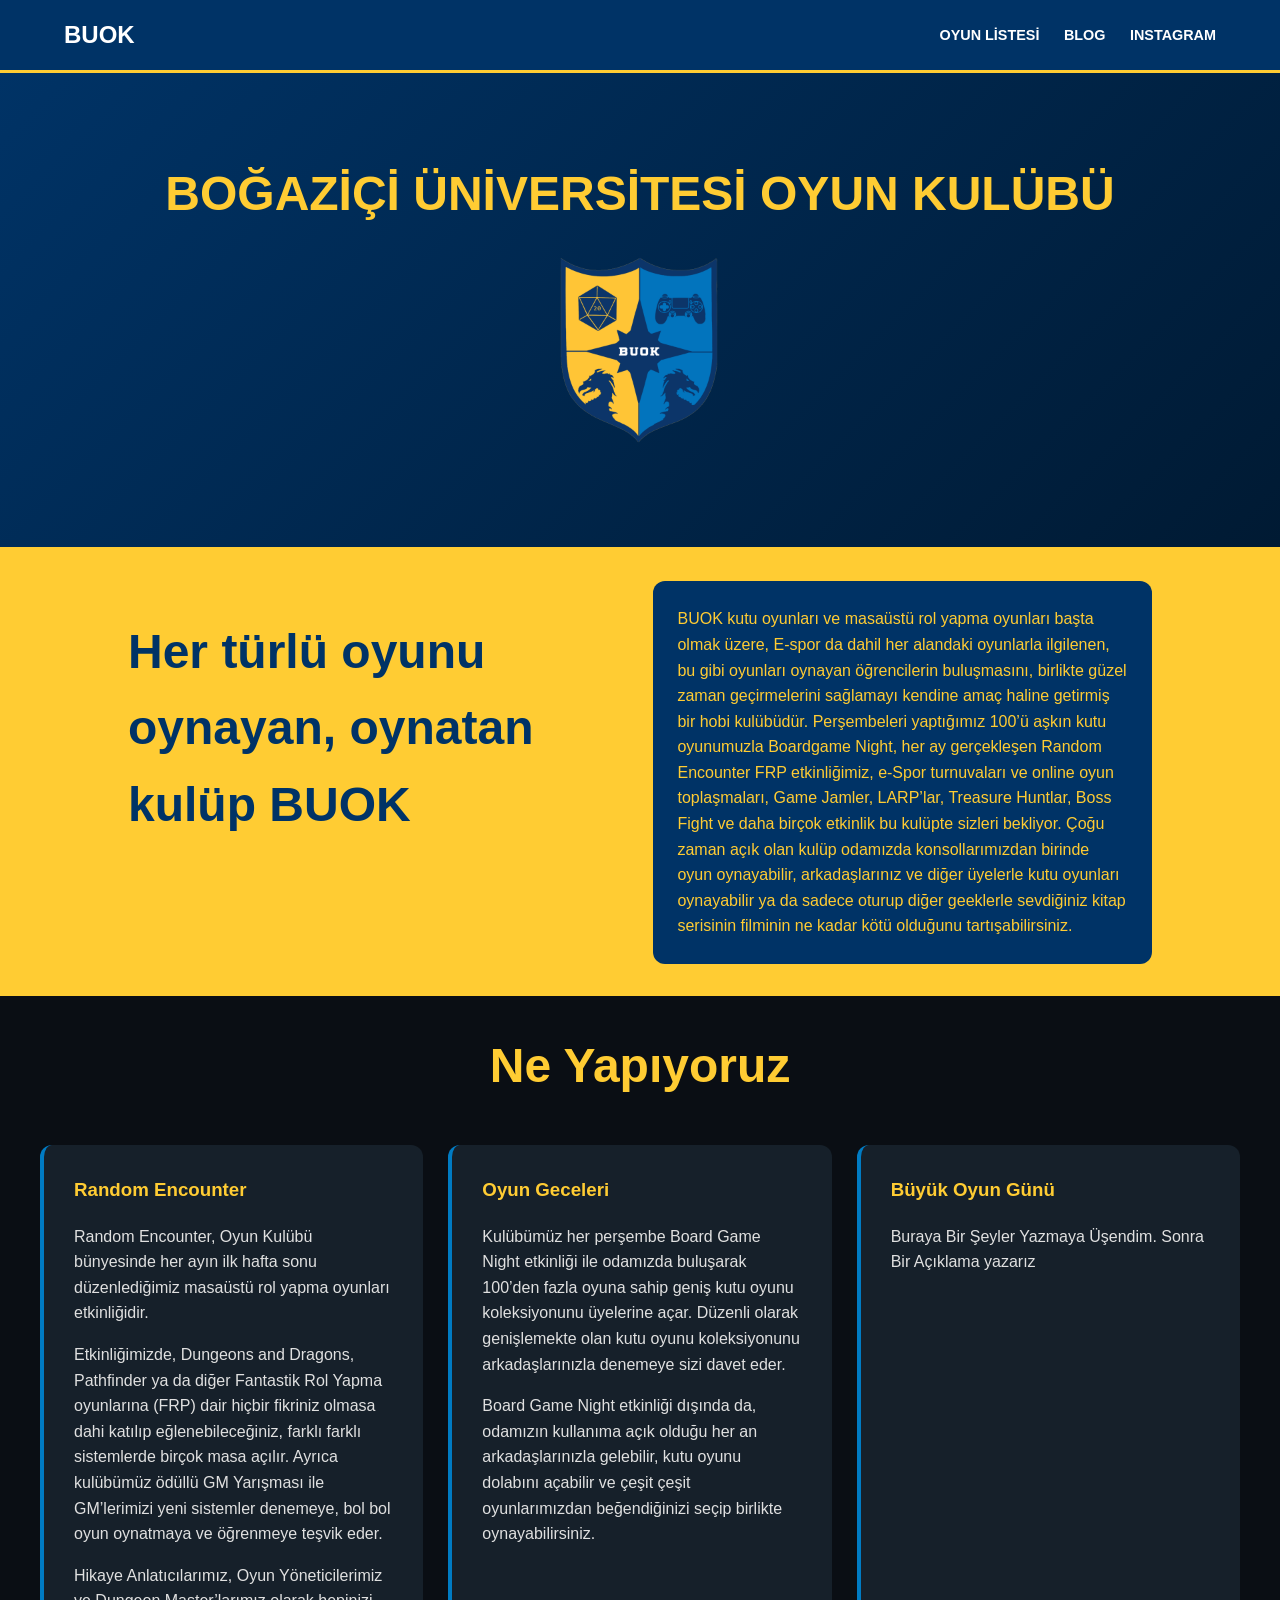
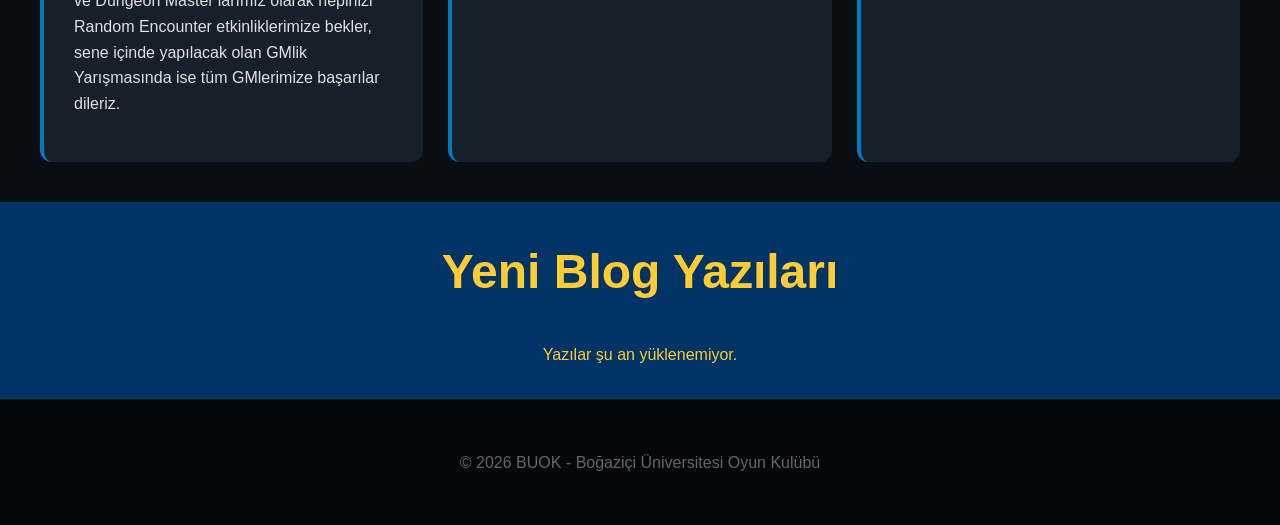
==== index.html @ 17fbade3 "Add files via upload" ====
<!DOCTYPE html>
<html lang="en">
<head>
    <meta charset="UTF-8">
    <meta name="viewport" content="width=device-width, initial-scale=1.0">
    <title>BUOK | Boğaziçi Game Society</title>
    <style>
        :root {
            --deep-navy: #003366;   /* Logo Border/Star */
            --gold: #FFCC33;        /* Logo Yellow */
            --bright-blue: #007BC3; /* Logo Blue */
            --bg-dark: #0a0e14;     /* Deep Dark background */
            --card-bg: #16202a;     /* Slightly lighter dark for cards */
            --text-light: #e0e0e0;
        }

        /*Gövde ile ilgili default ayarlar*/
        body { 
            font-family: 'Segoe UI', Roboto, Helvetica, Arial, sans-serif;
            background-color: var(--bg-dark);
            color: var(--text-light);
            margin: 0;
            line-height: 1.6;
        }

        /*Navigasyon*/
        nav {
            background: var(--deep-navy);
            padding: 1rem 5%;
            position: sticky;
            display: flex;
            justify-content: space-between;
            align-items: center;
            border-bottom: 3px solid var(--gold);
            top: 0;
            z-index: 1000;
        }

        .nav-links a {
            margin-left: 20px;
            text-decoration: none;
            color: white; /*Bunun rengi altın rengine de değiştirebiliriz*/
            font-weight: bold;
            font-size: 0.9rem;
            transition: var(--gold) 0.3s ease; /*İmleç linke geldiğinde rengi değişsin*/
        }

        /*Renk değişimindeki renk (neden transition'da yapamadığımı ben de bilmiyorum)*/
        a:hover { color: var(--gold)}

        /*Bütün titlelar merkeze eşlenmiş olması lazım*/
        .title {text-align: center}

        h1 { color: var(--gold); font-size: 3rem; margin-bottom: 0; }

        /*BUOK logosunun linki navigasyondaki diğer linklerden farklı bir tasarımı var*/
        .logo-link {
            text-decoration: none; 
            color: white; 
            transition: color 0.3s ease;
            display: inline-block;
        }

        /*Hakkımızda Kısmı*/
        .hakkimizda {
            background-color: var(--gold);
            color: var(--deep-navy);
            display: grid;
            grid-template-columns: repeat(auto-fit, minmax(300px, 1fr));
            gap: 25px;
            padding: 2rem 10%;
        }

        /*Ne Yapıyoruz Kısmı*/
        .neyapiyoruz {
            max-width: 1200px;
            margin: 40px auto;
            display: grid;
            grid-template-columns: repeat(auto-fit, minmax(300px, 1fr));
            gap: 25px;
            padding: 0 20px;
        }

        /*Ne Yapıyoruz ve Blog kısmındaki kartların tasarımı*/
        .card {
            background: var(--card-bg);
            padding: 30px;
            border-radius: 12px;
            border-left: 4px solid var(--bright-blue);
            transition: all 0.3s ease;
        }

        /*İmleç Kartların üstüne geldiği zaman hareketi*/
        .card:hover {
            transform: translateY(-10px);
            border-left: 4px solid var(--gold);
            box-shadow: 0 10px 30px rgba(0,0,0,0.5);
        }

        /*Kartın içindeki h3'ler yukarıda ve altın renginde olsun*/
        .card h3 { color: var(--gold); margin-top: 0; }

        /*Blogtaki kartlar, diğer kartlardan farklı arkaplana ve birbirleri arasında daha az mesafeye ihtiyacı var*/
        /*Buna sol sınırının renkli olmasına pek gerek olmadığını düşündüm ama buradan eklenebilir.*/
        .blog > .card{
            background: var(--bright-blue);
            border-left: none;
            margin: 30px;
        }

        /*Standart olarak kabul ettiğim buton Kayıt kısmında yer alan gibi düşündüm*/
        /*Sonra onda da oynamalar yaptım ama kodu çok eşelemek istemediğim için duruyor*/
        .btn {
            display: inline-block;
            margin-top: 20px;
            padding: 12px 25px;
            background: var(--bright-blue);
            color: white;
            border-radius: 5px;
            text-decoration: none;
            font-weight: bold;
            transition: background 0.3s;
        }

        .btn:hover { background: #005f96; }

        .blog > .btn:hover {background: var(--gold);}
        
        /*Fotoğraf Albümünden Örnekler*/
        .photo-album{
            background-color: var(--deep-navy);
            display: flex;
            flex-wrap: wrap;
            justify-content: center;
        }

        footer {
            text-align: center;
            padding: 50px;
            background: #05070a;
            color: #666;
            border-top: 1px solid #1a1a1a;
        }

        @media screen and (max-width: 768px) {
            .hakkimizda > h1 {
                text-align: center;
            }
}
    </style>
</head>
<body>

<nav>
    <div class="logo-container" style = "display: flex; align-items: center;">
        <span style="font-size: 1.5rem; font-weight: 900;"><a href="index.html" class="logo-link">BUOK</a></span>
    </div>
    <div class="nav-links">
        <a href="https://boardgamegeek.com/collection/user/BUOK">OYUN LİSTESİ</a>
        <a href="blog.html">BLOG</a>
        <a href="https://www.instagram.com/boun_buok/">INSTAGRAM</a>
    </div>
</nav>

<!--Etkinlik Kayıt Kısmı-->
<!--Burayı sonradan yapmıştım o yüzden style'lar böyle görünüyor.-->
<!--Biraz kötü görünüyor olabilir, kusuruma bakmayın-->
<header id="registration-section" style="background-color: var(--card-bg); padding: 2rem 5%; border-bottom: 3px solid var(--bright-blue); display: none;">
    <h2 style="color: var(--gold); text-align: center; margin-top: 0;">Etkinlik Kayıt Formu</h2>
    
    <div id="event-selector-container" style="max-width: 600px; margin: 0 auto 20px;">
        <label><strong>Etkinlik Seçin:</strong></label>
        <select id="event-select" onchange="updateGroupOptions()" style="width:100%; padding:10px; border-radius:5px; background:#0a0e14; color:white; border:1px solid var(--gold);"></select>
    </div>

    <div id="registration-form" style="max-width: 600px; margin: 0 auto; display: grid; gap: 15px;">
        <div>
            <label><strong>Masa / Grup Seçin:</strong></label>
            <select id="group-select" onchange="showGroupDescription()" style="width:100%; padding:10px; border-radius:5px; background:#0a0e14; color:white; border:1px solid var(--gold);"></select>
        </div>

        <div id="group-desc-box" style="display: none;">
            <strong>Oyun Açıklaması:</strong>
            <p id="group-desc-text" style="font-size: 0.9rem; padding: 10px; margin-top: 5px; color: #e0e0e0; background-color: var(--bg-dark); border-radius: 5px; border:1px solid var(--gold)"></p>
        </div>

        <strong>Oyuncu Bilgileri:</strong>
        <input type="text" id="name" placeholder="Ad Soyad" required style="padding:10px; border-radius:5px;">
        <input type="text" id="phone" placeholder="Telefon Numarası" required style="padding:10px; border-radius:5px;">
        <select id="entry" style="padding:10px; border-radius:5px;">
            <option value="">Okula Giriş Yetkiniz Var mı?</option>
            <option value="Evet">Evet (Öğrenci/Mezun)</option>
            <option value="Hayır">Hayır (Dış Katılımcı)</option>
        </select>
        <textarea id="notes" placeholder="Karakter Tercihleriniz veya Notlar" style="padding:10px; border-radius:5px;"></textarea>
        
        <button class="btn" onclick="submitRegistration()" style="width:100%;">KAYDOL</button>
    </div>
</header>

<script>
    // Sunucuya sürekli erişimimiz olmayacağı için veri saklama ve değişimler Google Sheets'ten yapmayı düşünüyorum.
    const SCRIPT_URL = "https://script.google.com/macros/s/AKfycbynNlPBLxGrKs2IEcsVzAMTJJzG9_WPa0bdIHWiG-2_xpnqlUoypH0u_wL_GFSHPwQj6A/exec";
    let allEvents = [];

    // Veriyi linkten çek
    async function fetchEvents() {
        try {
            const res = await fetch(`${SCRIPT_URL}?action=getEvents`);
            allEvents = await res.json();
            
            if (allEvents.length > 0) {
                document.getElementById('registration-section').style.display = 'block';
                populateEvents();
            }
        } catch (e) { console.error("Veri yüklenemedi"); }
    }

    // Çekilen etkinlikleri  event-select üzerinden göster
    function populateEvents() {
        const evSelect = document.getElementById('event-select');
        evSelect.innerHTML = allEvents.map(ev => `<option value="${ev.id}">${ev.name} (${ev.date})</option>`).join('');
        updateGroupOptions();
    }

    // Her etkinliğin gruplarını group-select'de göster:
    function updateGroupOptions() {
        const evId = document.getElementById('event-select').value;
        const event = allEvents.find(e => e.id == evId);
        const groupSelect = document.getElementById('group-select');
        
        groupSelect.innerHTML = '<option value="">Masa Seçiniz...</option>' + 
            event.groups.map(g => {
                const isFull = g.players.length >= g.capacity || g.status === "DOLDU";
                return `<option value="${g.id}" ${isFull ? 'disabled' : ''}>
                    ${g.gname} - ${g.gm} (${g.players.length}/${g.capacity}) ${isFull ? '[DOLDU]' : ''}
                </option>`;
            }).join('');
        
        showGroupDescription();
    }

    // Her grubun açıklamasını göster
    // Önceki selectlerden farklı olarak sadece tek bir şey göstermesi ve p şeklinde görünmesi gerekiyor
    function showGroupDescription() {
        const evId = document.getElementById('event-select').value;
        const groupId = document.getElementById('group-select').value;
        const descBox = document.getElementById('group-desc-box');
        const descText = document.getElementById('group-desc-text');

        if (!groupId) {
            descBox.style.display = 'none';
            return;
        }

        const event = allEvents.find(e => e.id == evId);
        const group = event.groups.find(g => g.id === groupId);

        if (group && group.description) {
            descText.innerText = group.description;
            descBox.style.display = 'block';
        } else {
            descBox.style.display = 'none';
        }
    }

    //Yazılan her şeyi 
    async function submitRegistration() {
        const eventId = document.getElementById('event-select').value;
        const groupId = document.getElementById('group-select').value;

        const pName = document.getElementById('name').value;
        const pPhone = document.getElementById('phone').value;
        const pEntry = document.getElementById('entry').value;
        const pChoices = document.getElementById('notes').value;

        // Validation
        if(!pName || !pPhone || !groupId) {
            alert("Lütfen tüm zorunlu alanları doldurun.");
            return;
        }

        const playerData = {
            name: pName,
            phone: pPhone,
            entry: pEntry,
            notes: pChoices 
        };

        if(!confirm("Kaydolmak istediğinize emin misiniz?")) return;

        try {
            const response = await fetch(SCRIPT_URL, {
                method: "POST",
                headers: {
                    "Content-Type": "text/plain;charset=utf-8",
                },
                body: JSON.stringify({
                    action: "registerPlayer",
                    eventId: eventId,
                    groupId: groupId,
                    playerData: playerData
                })
            });

            // Google Apps Script POST isteklerinde redirect yaptığı için
            // yanıt bazen doğrudan JSON olmayabilir.
            const result = await response.json();

            if (result.success) {
                alert("Başarıyla kaydoldunuz!");
                location.reload();
            } else {
                alert("Hata: " + result.message);
            }
        } catch (e) { // Sürekli CORS engeli ile karşılaştığım için böyle bir şey eklendim. Belki bunu kaldırabilirim.
            console.error("Detaylı Hata:", e);
            alert("Bağlantı hatası veya CORS engeli oluştu. Lütfen Google Script ayarlarını kontrol edin.");
        }
    }

    // Normalde burası Blog kısmının altında olacaktı ama veri çekmeyi aynı anda yapması için bu fonksiyonu buraya ekledim.
    async function fetchLatestBlogs() {
        try {
            const res = await fetch(`${SCRIPT_URL}?action=getBlogs`);
            const blogs = await res.json();
            
            //En son 3 blog. İstenirse sayısı arttırılır.
            const latestBlogs = blogs.slice(-3).reverse(); 

            const container = document.getElementById('latest-blog-container');
            
            if (latestBlogs.length === 0) {
                container.innerHTML = '<p style="text-align: center; color: var(--gold);">Henüz yayınlanmış bir yazı bulunmuyor.</p>';
                return;
            }

            container.innerHTML = latestBlogs.map(blog => `
                <div class="card" style="background: var(--bright-blue); border-left: none; margin: 10px; display: flex; flex-direction: column;">
                    <h3 style="color: white;">${blog.title}</h3>
                    <h4 style="color: var(--gold); margin-top: 0;">${blog.author} - ${blog.date}</h4>
                    <p style="color: white; margin-top: 0; flex-grow: 1;">${blog.summary}</p>
                    <a href="blog_page.html?id=${blog.id}" class="btn" style="background: var(--deep-navy); align-self: flex-start;">DEVAMINI OKU</a>
                </div>
            `).join('');
        } catch (e) {
            console.error("Bloglar yüklenirken hata oluştu:", e);
            document.getElementById('latest-blog-container').innerHTML = '<p style="text-align: center; color: var(--gold);">Yazılar şu an yüklenemiyor.</p>';
        }
    }

    window.onload = () => {
        fetchEvents();     
        fetchLatestBlogs();
    };
</script>

<div class="welcome" style="background: linear-gradient(135deg, var(--deep-navy) 0%, #001a33 100%); padding: 50px 5%; border-bottom: 2px solid var(--gold);">
    <h1 class="title">BOĞAZİÇİ ÜNİVERSİTESİ OYUN KULÜBÜ</h1>
    <img src="buokneo.png" style="display: block; max-width: 200px; margin-left: auto; margin-right: auto; padding-top: 15px; padding-bottom: 50px;">
</div>

<!--Buranın dar ekranlarda görünüşünü beğenmediğim. Belki değiştirilmesi gerekebilir.-->
<div class="hakkimizda">
    <div><h1 style="color: var(--deep-navy);">Her türlü oyunu oynayan, oynatan kulüp BUOK</h1></div>
    <div style="background-color: var(--deep-navy); color: var(--gold); padding: 5%; border-radius: 12px;">BUOK kutu oyunları ve masaüstü rol yapma oyunları başta olmak üzere, E-spor da dahil her alandaki oyunlarla ilgilenen, bu gibi oyunları oynayan öğrencilerin buluşmasını, birlikte güzel zaman geçirmelerini sağlamayı kendine amaç haline getirmiş bir hobi kulübüdür. Perşembeleri yaptığımız 100’ü aşkın kutu oyunumuzla Boardgame Night, her ay gerçekleşen Random Encounter FRP etkinliğimiz, e-Spor turnuvaları ve online oyun toplaşmaları, Game Jamler, LARP’lar, Treasure Huntlar, Boss Fight ve daha birçok etkinlik bu kulüpte sizleri bekliyor. Çoğu zaman açık olan kulüp odamızda konsollarımızdan birinde oyun oynayabilir, arkadaşlarınız ve diğer üyelerle kutu oyunları oynayabilir ya da sadece oturup diğer geeklerle sevdiğiniz kitap serisinin filminin ne kadar kötü olduğunu tartışabilirsiniz. </div>
</div>

<!--Tabii ki daha fazla etkinliğimiz ve daha uygun açıklamalarımız olacaktır.-->
<h1 class="title">Ne Yapıyoruz</h1>
<div class="neyapiyoruz">
    <div class="card">
        <h3>Random Encounter</h3>
        <p>Random Encounter, Oyun Kulübü bünyesinde her ayın ilk hafta sonu düzenlediğimiz masaüstü rol yapma oyunları etkinliğidir.
        <p>Etkinliğimizde, Dungeons and Dragons, Pathfinder ya da diğer Fantastik Rol Yapma oyunlarına (FRP) dair hiçbir fikriniz olmasa dahi katılıp eğlenebileceğiniz, farklı farklı sistemlerde birçok masa açılır. Ayrıca kulübümüz ödüllü GM Yarışması ile GM’lerimizi yeni sistemler denemeye, bol bol oyun oynatmaya ve öğrenmeye teşvik eder.</p>
        <p>Hikaye Anlatıcılarımız, Oyun Yöneticilerimiz ve Dungeon Master’larımız olarak hepinizi Random Encounter etkinliklerimize bekler, sene içinde yapılacak olan GMlik Yarışmasında ise tüm GMlerimize başarılar dileriz.</p>
    </div>

    <div class="card">
        <h3>Oyun Geceleri</h3>
        <p>Kulübümüz her perşembe Board Game Night etkinliği ile odamızda buluşarak 100’den fazla oyuna sahip geniş kutu oyunu koleksiyonunu üyelerine açar. Düzenli olarak genişlemekte olan kutu oyunu koleksiyonunu arkadaşlarınızla denemeye sizi davet eder.</p>
        <p>Board Game Night etkinliği dışında da, odamızın kullanıma açık olduğu her an arkadaşlarınızla gelebilir, kutu oyunu dolabını açabilir ve çeşit çeşit oyunlarımızdan beğendiğinizi seçip birlikte oynayabilirsiniz.</p>
    </div>

    <div class="card">
        <h3>Büyük Oyun Günü</h3>
        <p>Buraya Bir Şeyler Yazmaya Üşendim. Sonra Bir Açıklama yazarız</p>
    </div>
</div>

<h1 class="title" style="margin-top: 25px; padding-top: 2.5%; background-color: var(--deep-navy); color: var(--gold)">Yeni Blog Yazıları</h1>
<div class="blog" id="latest-blog-container" style="background: var(--deep-navy); margin-top: 0px; padding: 15px; display: grid; grid-template-columns: repeat(auto-fit, minmax(300px, 1fr)); gap: 20px;">
    <p style="text-align: center; color: var(--gold);">Blog yazıları yükleniyor...</p>
</div>

<footer>
    © 2026 BUOK - Boğaziçi Üniversitesi Oyun Kulübü
</footer>

</body>
</html>
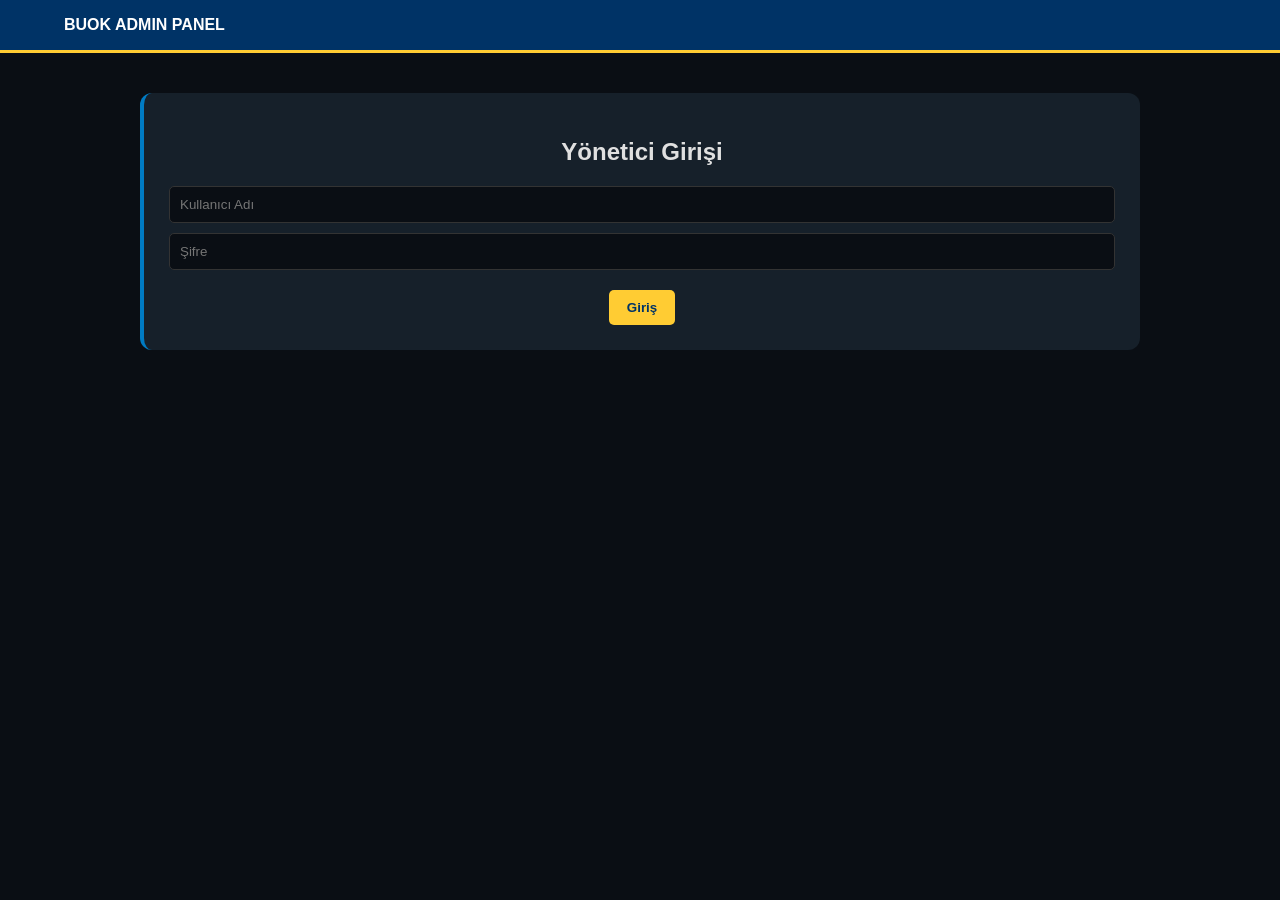
==== commit c23075cc: "Refactor index.html for admin panel integration" ====
--- a/index.html
+++ b/index.html
@@ -3,399 +3,414 @@
 <head>
     <meta charset="UTF-8">
     <meta name="viewport" content="width=device-width, initial-scale=1.0">
-    <title>BUOK | Boğaziçi Game Society</title>
+    <link href="https://cdn.quilljs.com/1.3.6/quill.snow.css" rel="stylesheet">
+    <script src="https://cdn.quilljs.com/1.3.6/quill.min.js"></script>
+    <title>BUOK Admin | Advanced Event Manager</title>
     <style>
         :root {
-            --deep-navy: #003366;   /* Logo Border/Star */
-            --gold: #FFCC33;        /* Logo Yellow */
-            --bright-blue: #007BC3; /* Logo Blue */
-            --bg-dark: #0a0e14;     /* Deep Dark background */
-            --card-bg: #16202a;     /* Slightly lighter dark for cards */
-            --text-light: #e0e0e0;
-        }
-
-        /*Gövde ile ilgili default ayarlar*/
-        body { 
-            font-family: 'Segoe UI', Roboto, Helvetica, Arial, sans-serif;
-            background-color: var(--bg-dark);
-            color: var(--text-light);
-            margin: 0;
-            line-height: 1.6;
-        }
-
-        /*Navigasyon*/
-        nav {
-            background: var(--deep-navy);
-            padding: 1rem 5%;
-            position: sticky;
+            --deep-navy: #003366; --gold: #FFCC33; --bright-blue: #007BC3;
+            --bg-dark: #0a0e14; --card-bg: #16202a; --text-light: #e0e0e0;
+        }
+        body { font-family: 'Segoe UI', sans-serif; background: var(--bg-dark); color: var(--text-light); margin: 0; padding-bottom: 50px; }
+        nav { background: var(--deep-navy); padding: 1rem 5%; border-bottom: 3px solid var(--gold); display: flex; justify-content: space-between; }
+        .container { max-width: 1000px; margin: 40px auto; padding: 0 20px; }
+        .admin-card { background: var(--card-bg); padding: 25px; border-radius: 12px; border-left: 4px solid var(--bright-blue); margin-bottom: 25px; }
+        
+        .form-grid { display: grid; grid-template-columns: 1fr 1fr; gap: 15px; margin-bottom: 15px; }
+        label { display: block; margin-bottom: 5px; color: var(--gold); font-size: 0.8rem; font-weight: bold; }
+        input, textarea, select { width: 100%; padding: 10px; background: #0a0e14; border: 1px solid #333; color: white; border-radius: 5px; box-sizing: border-box; }
+        
+        .btn { background: var(--bright-blue); color: white; padding: 10px 18px; border: none; border-radius: 5px; cursor: pointer; font-weight: bold; transition: 0.3s; }
+        .btn:hover { opacity: 0.8; }
+        .btn-gold { background: var(--gold); color: var(--deep-navy); margin-top: 10px;}
+        .btn-danger { background: #b30000; }
+
+        .group-entry { background: #1c2a38; padding: 15px; border-radius: 8px; margin-top: 10px; border-left: 3px solid var(--gold); }
+        .player-row { font-size: 0.85rem; padding: 5px; border-bottom: 1px solid #333; }
+        
+        #login-state, #dashboard-state { display: none; }
+
+        #loading-overlay {
+            position: fixed;
+            top: 0;
+            left: 0;
+            width: 100%;
+            height: 100%;
+            background: rgba(10, 14, 20, 0.5); 
             display: flex;
-            justify-content: space-between;
+            flex-direction: column;
+            justify-content: center;
             align-items: center;
-            border-bottom: 3px solid var(--gold);
-            top: 0;
-            z-index: 1000;
-        }
-
-        .nav-links a {
-            margin-left: 20px;
-            text-decoration: none;
-            color: white; /*Bunun rengi altın rengine de değiştirebiliriz*/
+            z-index: 9999;
+            display: none;
+        }
+
+        .spinner {
+            width: 50px;
+            height: 50px;
+            border: 5px solid var(--deep-navy);
+            border-top: 5px solid var(--gold);
+            border-radius: 50%;
+            animation: spin 1s linear infinite;
+            margin-bottom: 15px;
+        }
+
+        @keyframes spin {
+            0% { transform: rotate(0deg); }
+            100% { transform: rotate(360deg); }
+        }
+
+        .loading-text {
+            color: var(--gold);
             font-weight: bold;
-            font-size: 0.9rem;
-            transition: var(--gold) 0.3s ease; /*İmleç linke geldiğinde rengi değişsin*/
-        }
-
-        /*Renk değişimindeki renk (neden transition'da yapamadığımı ben de bilmiyorum)*/
-        a:hover { color: var(--gold)}
-
-        /*Bütün titlelar merkeze eşlenmiş olması lazım*/
-        .title {text-align: center}
-
-        h1 { color: var(--gold); font-size: 3rem; margin-bottom: 0; }
-
-        /*BUOK logosunun linki navigasyondaki diğer linklerden farklı bir tasarımı var*/
-        .logo-link {
-            text-decoration: none; 
-            color: white; 
-            transition: color 0.3s ease;
-            display: inline-block;
-        }
-
-        /*Hakkımızda Kısmı*/
-        .hakkimizda {
-            background-color: var(--gold);
-            color: var(--deep-navy);
-            display: grid;
-            grid-template-columns: repeat(auto-fit, minmax(300px, 1fr));
-            gap: 25px;
-            padding: 2rem 10%;
-        }
-
-        /*Ne Yapıyoruz Kısmı*/
-        .neyapiyoruz {
-            max-width: 1200px;
-            margin: 40px auto;
-            display: grid;
-            grid-template-columns: repeat(auto-fit, minmax(300px, 1fr));
-            gap: 25px;
-            padding: 0 20px;
-        }
-
-        /*Ne Yapıyoruz ve Blog kısmındaki kartların tasarımı*/
-        .card {
-            background: var(--card-bg);
-            padding: 30px;
-            border-radius: 12px;
-            border-left: 4px solid var(--bright-blue);
-            transition: all 0.3s ease;
-        }
-
-        /*İmleç Kartların üstüne geldiği zaman hareketi*/
-        .card:hover {
-            transform: translateY(-10px);
-            border-left: 4px solid var(--gold);
-            box-shadow: 0 10px 30px rgba(0,0,0,0.5);
-        }
-
-        /*Kartın içindeki h3'ler yukarıda ve altın renginde olsun*/
-        .card h3 { color: var(--gold); margin-top: 0; }
-
-        /*Blogtaki kartlar, diğer kartlardan farklı arkaplana ve birbirleri arasında daha az mesafeye ihtiyacı var*/
-        /*Buna sol sınırının renkli olmasına pek gerek olmadığını düşündüm ama buradan eklenebilir.*/
-        .blog > .card{
-            background: var(--bright-blue);
-            border-left: none;
-            margin: 30px;
-        }
-
-        /*Standart olarak kabul ettiğim buton Kayıt kısmında yer alan gibi düşündüm*/
-        /*Sonra onda da oynamalar yaptım ama kodu çok eşelemek istemediğim için duruyor*/
-        .btn {
-            display: inline-block;
-            margin-top: 20px;
-            padding: 12px 25px;
-            background: var(--bright-blue);
-            color: white;
-            border-radius: 5px;
-            text-decoration: none;
-            font-weight: bold;
-            transition: background 0.3s;
-        }
-
-        .btn:hover { background: #005f96; }
-
-        .blog > .btn:hover {background: var(--gold);}
-        
-        /*Fotoğraf Albümünden Örnekler*/
-        .photo-album{
-            background-color: var(--deep-navy);
-            display: flex;
-            flex-wrap: wrap;
-            justify-content: center;
-        }
-
-        footer {
-            text-align: center;
-            padding: 50px;
-            background: #05070a;
-            color: #666;
-            border-top: 1px solid #1a1a1a;
-        }
-
-        @media screen and (max-width: 768px) {
-            .hakkimizda > h1 {
-                text-align: center;
-            }
-}
+            font-size: 1.1rem;
+            letter-spacing: 1px;
+        }
     </style>
 </head>
 <body>
+    <div id="loading-overlay">
+        <div class="spinner"></div>
+        <div class="loading-text">GOOGLE SHEETS'DEN VERİLER ÇEKİLİYOR...</div>
+    </div>
 
 <nav>
-    <div class="logo-container" style = "display: flex; align-items: center;">
-        <span style="font-size: 1.5rem; font-weight: 900;"><a href="index.html" class="logo-link">BUOK</a></span>
+    <div style="font-weight: 900; color: white;">BUOK ADMIN PANEL</div>
+    <div id="nav-actions"></div>
+</nav>
+
+<div class="container">
+    <div id="login-state">
+        <div class="admin-card" style="text-align: center;">
+            <h2>Yönetici Girişi</h2>
+            <input type="text" id="admin-user" placeholder="Kullanıcı Adı" style="margin-bottom:10px">
+            <input type="password" id="admin-pass" placeholder="Şifre" style="margin-bottom:10px">
+            <button class="btn btn-gold" onclick="attemptLogin()">Giriş</button>
+        </div>
     </div>
-    <div class="nav-links">
-        <a href="https://boardgamegeek.com/collection/user/BUOK">OYUN LİSTESİ</a>
-        <a href="blog.html">BLOG</a>
-        <a href="https://www.instagram.com/boun_buok/">INSTAGRAM</a>
-    </div>
-</nav>
-
-<!--Etkinlik Kayıt Kısmı-->
-<!--Burayı sonradan yapmıştım o yüzden style'lar böyle görünüyor.-->
-<!--Biraz kötü görünüyor olabilir, kusuruma bakmayın-->
-<header id="registration-section" style="background-color: var(--card-bg); padding: 2rem 5%; border-bottom: 3px solid var(--bright-blue); display: none;">
-    <h2 style="color: var(--gold); text-align: center; margin-top: 0;">Etkinlik Kayıt Formu</h2>
-    
-    <div id="event-selector-container" style="max-width: 600px; margin: 0 auto 20px;">
-        <label><strong>Etkinlik Seçin:</strong></label>
-        <select id="event-select" onchange="updateGroupOptions()" style="width:100%; padding:10px; border-radius:5px; background:#0a0e14; color:white; border:1px solid var(--gold);"></select>
-    </div>
-
-    <div id="registration-form" style="max-width: 600px; margin: 0 auto; display: grid; gap: 15px;">
-        <div>
-            <label><strong>Masa / Grup Seçin:</strong></label>
-            <select id="group-select" onchange="showGroupDescription()" style="width:100%; padding:10px; border-radius:5px; background:#0a0e14; color:white; border:1px solid var(--gold);"></select>
+
+    <div id="dashboard-state">
+        <div class="admin-card">
+            <h2>1. Etkinlik Ekle/Düzenle</h2>
+            <div class="form-grid">
+                <div>
+                    <label>Etkinlik Adı</label>
+                    <input type="text" id="ev-name" placeholder="Örn: Random Encounter #5">
+                </div>
+                <div>
+                    <label>Tarih</label>
+                    <input type="date" id="ev-date">
+                </div>
+            </div>
+            <button class="btn" onclick="saveEvent()">Etkinliği Kaydet</button>
         </div>
 
-        <div id="group-desc-box" style="display: none;">
-            <strong>Oyun Açıklaması:</strong>
-            <p id="group-desc-text" style="font-size: 0.9rem; padding: 10px; margin-top: 5px; color: #e0e0e0; background-color: var(--bg-dark); border-radius: 5px; border:1px solid var(--gold)"></p>
+        <h2>2. Mevcut Etkinlikler ve Gruplar</h2>
+        <div id="event-list"></div>
+
+        <div class="admin-card">
+        <h2>3. Blog Yazısı Ekle</h2>
+            <div class="form-grid">
+                <div>
+                    <label>Başlık</label>
+                    <input type="text" id="blog-title" placeholder="Yazı Başlığı">
+                </div>
+                <div>
+                    <label>Yazar</label>
+                    <input type="text" id="blog-author" placeholder="Yazar">
+                </div>
+            </div>
+            <label>Özet (Kartta görünecek kısa metin)</label>
+            <textarea id="blog-summary" rows="2" style="margin-bottom:15px"></textarea>
+            
+            <label>Tam İçerik</label>
+            <div id="editor-container" style="height: 300px; background: white; color: black; border-radius: 5px;"></div>
+            <input type="hidden" id="blog-content">
+            
+            <button class="btn btn-gold" onclick="saveBlog()">Blog Yazısını Kaydet</button>
         </div>
 
-        <strong>Oyuncu Bilgileri:</strong>
-        <input type="text" id="name" placeholder="Ad Soyad" required style="padding:10px; border-radius:5px;">
-        <input type="text" id="phone" placeholder="Telefon Numarası" required style="padding:10px; border-radius:5px;">
-        <select id="entry" style="padding:10px; border-radius:5px;">
-            <option value="">Okula Giriş Yetkiniz Var mı?</option>
-            <option value="Evet">Evet (Öğrenci/Mezun)</option>
-            <option value="Hayır">Hayır (Dış Katılımcı)</option>
-        </select>
-        <textarea id="notes" placeholder="Karakter Tercihleriniz veya Notlar" style="padding:10px; border-radius:5px;"></textarea>
-        
-        <button class="btn" onclick="submitRegistration()" style="width:100%;">KAYDOL</button>
-    </div>
-</header>
+        <h2>4. Mevcut Blog Yazıları</h2>
+            <div id="admin-blog-list"></div>
+        </div>
+</div>
 
 <script>
-    // Sunucuya sürekli erişimimiz olmayacağı için veri saklama ve değişimler Google Sheets'ten yapmayı düşünüyorum.
+    let events = [];
+    let blogs = [];
     const SCRIPT_URL = "https://script.google.com/macros/s/AKfycbynNlPBLxGrKs2IEcsVzAMTJJzG9_WPa0bdIHWiG-2_xpnqlUoypH0u_wL_GFSHPwQj6A/exec";
-    let allEvents = [];
-
-    // Veriyi linkten çek
-    async function fetchEvents() {
-        try {
-            const res = await fetch(`${SCRIPT_URL}?action=getEvents`);
-            allEvents = await res.json();
-            
-            if (allEvents.length > 0) {
-                document.getElementById('registration-section').style.display = 'block';
-                populateEvents();
+
+    function showLoading(text) {
+        const overlay = document.getElementById('loading-overlay');
+        const textElement = document.querySelector('.loading-text');
+        if (textElement) textElement.innerText = text;
+        overlay.style.display = 'flex';
+    }
+
+    function hideLoading() {
+        document.getElementById('loading-overlay').style.display = 'none';
+    }
+
+    let quill;
+
+    document.addEventListener('DOMContentLoaded', () => {
+        quill = new Quill('#editor-container', {
+            theme: 'snow',
+            modules: {
+                toolbar: [
+                    ['bold', 'italic', 'underline'],
+                    [{ 'list': 'ordered'}, { 'list': 'bullet' }],
+                    ['link', 'clean']
+                ]
             }
-        } catch (e) { console.error("Veri yüklenemedi"); }
-    }
-
-    // Çekilen etkinlikleri  event-select üzerinden göster
-    function populateEvents() {
-        const evSelect = document.getElementById('event-select');
-        evSelect.innerHTML = allEvents.map(ev => `<option value="${ev.id}">${ev.name} (${ev.date})</option>`).join('');
-        updateGroupOptions();
-    }
-
-    // Her etkinliğin gruplarını group-select'de göster:
-    function updateGroupOptions() {
-        const evId = document.getElementById('event-select').value;
-        const event = allEvents.find(e => e.id == evId);
-        const groupSelect = document.getElementById('group-select');
-        
-        groupSelect.innerHTML = '<option value="">Masa Seçiniz...</option>' + 
-            event.groups.map(g => {
-                const isFull = g.players.length >= g.capacity || g.status === "DOLDU";
-                return `<option value="${g.id}" ${isFull ? 'disabled' : ''}>
-                    ${g.gname} - ${g.gm} (${g.players.length}/${g.capacity}) ${isFull ? '[DOLDU]' : ''}
-                </option>`;
-            }).join('');
-        
-        showGroupDescription();
-    }
-
-    // Her grubun açıklamasını göster
-    // Önceki selectlerden farklı olarak sadece tek bir şey göstermesi ve p şeklinde görünmesi gerekiyor
-    function showGroupDescription() {
-        const evId = document.getElementById('event-select').value;
-        const groupId = document.getElementById('group-select').value;
-        const descBox = document.getElementById('group-desc-box');
-        const descText = document.getElementById('group-desc-text');
-
-        if (!groupId) {
-            descBox.style.display = 'none';
-            return;
-        }
-
-        const event = allEvents.find(e => e.id == evId);
-        const group = event.groups.find(g => g.id === groupId);
-
-        if (group && group.description) {
-            descText.innerText = group.description;
-            descBox.style.display = 'block';
-        } else {
-            descBox.style.display = 'none';
-        }
-    }
-
-    //Yazılan her şeyi 
-    async function submitRegistration() {
-        const eventId = document.getElementById('event-select').value;
-        const groupId = document.getElementById('group-select').value;
-
-        const pName = document.getElementById('name').value;
-        const pPhone = document.getElementById('phone').value;
-        const pEntry = document.getElementById('entry').value;
-        const pChoices = document.getElementById('notes').value;
-
-        // Validation
-        if(!pName || !pPhone || !groupId) {
-            alert("Lütfen tüm zorunlu alanları doldurun.");
-            return;
-        }
-
-        const playerData = {
-            name: pName,
-            phone: pPhone,
-            entry: pEntry,
-            notes: pChoices 
-        };
-
-        if(!confirm("Kaydolmak istediğinize emin misiniz?")) return;
-
+        });
+    });
+
+    async function attemptLogin() {
+        const u = document.getElementById('admin-user').value;
+        const p = document.getElementById('admin-pass').value;
+        
+        showLoading("KİMLİK DOĞRULANIYOR...");
         try {
             const response = await fetch(SCRIPT_URL, {
                 method: "POST",
-                headers: {
-                    "Content-Type": "text/plain;charset=utf-8",
-                },
-                body: JSON.stringify({
-                    action: "registerPlayer",
-                    eventId: eventId,
-                    groupId: groupId,
-                    playerData: playerData
+                body: JSON.stringify({ 
+                    action: "login", 
+                    username: u, 
+                    password: p 
                 })
             });
-
-            // Google Apps Script POST isteklerinde redirect yaptığı için
-            // yanıt bazen doğrudan JSON olmayabilir.
             const result = await response.json();
 
             if (result.success) {
-                alert("Başarıyla kaydoldunuz!");
-                location.reload();
+                sessionStorage.setItem('buok_auth', 'true');
+                checkAuth();
             } else {
-                alert("Hata: " + result.message);
+                alert("Hatalı kullanıcı adı veya şifre!");
             }
-        } catch (e) { // Sürekli CORS engeli ile karşılaştığım için böyle bir şey eklendim. Belki bunu kaldırabilirim.
-            console.error("Detaylı Hata:", e);
-            alert("Bağlantı hatası veya CORS engeli oluştu. Lütfen Google Script ayarlarını kontrol edin.");
-        }
-    }
-
-    // Normalde burası Blog kısmının altında olacaktı ama veri çekmeyi aynı anda yapması için bu fonksiyonu buraya ekledim.
-    async function fetchLatestBlogs() {
+        } catch (e) {
+            console.error(e);
+            alert("Giriş hatası.");
+        } finally {
+            hideLoading();
+        }
+    }
+
+    function checkAuth() {
+        const isAuth = sessionStorage.getItem('buok_auth') === 'true';
+        document.getElementById('login-state').style.display = isAuth ? 'none' : 'block';
+        document.getElementById('dashboard-state').style.display = isAuth ? 'block' : 'none';
+        if (isAuth) loadData();
+    }
+
+    async function loadData() {
+        showLoading("VERİLER ÇEKİLİYOR...");
         try {
-            const res = await fetch(`${SCRIPT_URL}?action=getBlogs`);
-            const blogs = await res.json();
+            const evRes = await fetch(`${SCRIPT_URL}?action=getEvents`);
+            if (evRes.ok) events = await evRes.json();
+
+            const blogRes = await fetch(`${SCRIPT_URL}?action=getBlogs`);
+            if (blogRes.ok) blogs = await blogRes.json();
+
+            renderAll();
+        } catch (e) {
+            console.error(e);
+            alert("Veriler çekilemedi.");
+        } finally {
+            hideLoading();
+        }
+    }
+
+    async function sync(type = 'all') {
+        showLoading("BULUTA KAYDEDİLİYOR...");
+        
+        try {
+            if (type === 'events' || type === 'all') {
+                events.forEach(ev => {
+                    ev.groups.forEach(g => {
+                        g.status = (g.players && g.players.length >= g.capacity) ? "DOLDU" : "Aktif";
+                    });
+                });
+
+                await fetch(SCRIPT_URL, {
+                    method: "POST",
+                    body: JSON.stringify({ action: "updateEvents", data: events })
+                });
+            }
+
+            if (type === 'blogs' || type === 'all') {
+                await fetch(SCRIPT_URL, {
+                    method: "POST",
+                    body: JSON.stringify({ action: "updateBlogs", data: blogs })
+                });
+            }
+
+            renderAll();
+            alert("Değişiklikler kaydedildi!");
+        } catch (e) {
+            console.error(e);
+            alert("Kaydetme işlemi başarısız.");
+        } finally {
+            hideLoading();
+        }
+    }
+
+    function renderAll() {
+        renderEvents();
+        renderBlogs();
+    }
+
+    function renderEvents() {
+        const container = document.getElementById('event-list');
+        container.innerHTML = '';
+
+        if (events.length === 0) {
+            container.innerHTML = `
+                <div class="admin-card" style="text-align: center; border-left-color: #b30000;">
+                    <h3 style="color: #b30000;">ETKİNLİK YOK</h3>
+                    <p>Henüz bir etkinlik oluşturulmadı. Yukarıdaki formdan yeni bir etkinlik ekleyebilirsiniz.</p>
+                </div>
+            `;
+            return;
+        }
+
+        events.forEach((ev, evIdx) => {
+            const evCard = document.createElement('div');
+            evCard.className = 'admin-card';
+            evCard.style.borderLeftColor = 'var(--gold)';
+            evCard.innerHTML = `
+                <div style="display:flex; justify-content:space-between; align-items:center;">
+                    <h3>${ev.name} <small>(${ev.date})</small></h3>
+                    <button class="btn btn-danger" onclick="deleteEvent(${evIdx})">Sil</button>
+                </div>
+                <div id="groups-${evIdx}"></div>
+                <div class="group-entry" style="border-left-color: var(--bright-blue); margin-top:20px;">
+                    <label>Yeni Grup Ekle</label>
+                    <div class="form-grid">
+                        <input type="text" id="gname-${evIdx}" placeholder="Masa Adı">
+                        <input type="text" id="gm-${evIdx}" placeholder="GM Adı">
+                        <input type="text" id="phone-${evIdx}" placeholder="GM Telefon">
+                        <input type="number" id="cap-${evIdx}" placeholder="Kapasite">
+                    </div>
+                    <textarea id="desc-${evIdx}" placeholder="Oyun Açıklaması" rows="2" style="margin-bottom:10px"></textarea>
+                    <button class="btn btn-gold" onclick="addGroup(${evIdx})">+ Grubu Kaydet</button>
+                </div>
+            `;
+            container.appendChild(evCard);
+            renderGroups(evIdx);
+        });
+    }
+
+    function renderGroups(evIdx) {
+        const groupList = document.getElementById(`groups-${evIdx}`);
+        groupList.innerHTML = '';
+        events[evIdx].groups.forEach((g, gIdx) => {
+            const gDiv = document.createElement('div');
+            gDiv.className = 'group-entry';
             
-            //En son 3 blog. İstenirse sayısı arttırılır.
-            const latestBlogs = blogs.slice(-3).reverse(); 
-
-            const container = document.getElementById('latest-blog-container');
-            
-            if (latestBlogs.length === 0) {
-                container.innerHTML = '<p style="text-align: center; color: var(--gold);">Henüz yayınlanmış bir yazı bulunmuyor.</p>';
-                return;
-            }
-
-            container.innerHTML = latestBlogs.map(blog => `
-                <div class="card" style="background: var(--bright-blue); border-left: none; margin: 10px; display: flex; flex-direction: column;">
-                    <h3 style="color: white;">${blog.title}</h3>
-                    <h4 style="color: var(--gold); margin-top: 0;">${blog.author} - ${blog.date}</h4>
-                    <p style="color: white; margin-top: 0; flex-grow: 1;">${blog.summary}</p>
-                    <a href="blog_page.html?id=${blog.id}" class="btn" style="background: var(--deep-navy); align-self: flex-start;">DEVAMINI OKU</a>
-                </div>
-            `).join('');
-        } catch (e) {
-            console.error("Bloglar yüklenirken hata oluştu:", e);
-            document.getElementById('latest-blog-container').innerHTML = '<p style="text-align: center; color: var(--gold);">Yazılar şu an yüklenemiyor.</p>';
-        }
-    }
-
-    window.onload = () => {
-        fetchEvents();     
-        fetchLatestBlogs();
-    };
+            const playerDetails = g.players.map(p => `
+                <div class="player-row" style="border-bottom: 1px solid #444; padding: 5px 0;">
+                    <span style="color: var(--gold)">${p.name}</span> | 
+                    <span>${p.phone || 'No Phone'}</span> | 
+                    <span>Okula Girebiliyor Mu: ${p.entry || 'Bilgi Yok'}</span> | 
+                    <small style="font-style: italic; color: #bbb;">${p.notes || 'No Note'}</small>
+                </div>
+            `).join('') || '<div class="player-row">Henüz kimse yok</div>';
+
+            gDiv.innerHTML = `
+                <br><strong>${g.gname}</strong> [${g.status}]
+                <br>GM: ${g.gm} | Kapasite: ${g.capacity}
+                <div style="background:#0a0e14; padding:10px; margin-top:5px; border-radius:5px; font-size:0.8rem;">
+                    <strong>Oyuncu Detayları:</strong>
+                    ${playerDetails}
+                </div>
+                <button class="btn btn-danger" style="margin-top:5px; font-size:0.7rem;" onclick="deleteGroup(${evIdx}, ${gIdx})">Grubu Sil</button>
+            `;
+            groupList.appendChild(gDiv);
+        });
+    }
+
+    function renderBlogs() {
+        const container = document.getElementById('admin-blog-list');
+        container.innerHTML = '';
+        blogs.forEach((blog, idx) => {
+            const card = document.createElement('div');
+            card.className = 'admin-card';
+            card.innerHTML = `
+                <div style="display:flex; justify-content:space-between; align-items:center;">
+                    <div>
+                        <strong style="color:var(--gold)">${blog.title}</strong><br>
+                        <small>${blog.author} | ${blog.date}</small>
+                    </div>
+                    <button class="btn btn-danger" onclick="deleteBlog(${idx})">Sil</button>
+                </div>
+            `;
+            container.appendChild(card);
+        });
+    }
+
+    function saveBlog() {
+        const title = document.getElementById('blog-title').value;
+        const author = document.getElementById('blog-author').value;
+        const summary = document.getElementById('blog-summary').value;
+        
+        const content = quill.root.innerHTML; 
+        
+        if(!title || content === '<p><br></p>') return alert("Başlık ve içerik zorunludur.");
+
+        const newBlog = {
+            id: Date.now(),
+            title,
+            author,
+            summary,
+            content,
+            date: new Date().toLocaleDateString('tr-TR'),
+            published: true 
+        };
+
+        blogs.push(newBlog);
+        sync('blogs');
+        
+        document.getElementById('blog-title').value = '';
+        document.getElementById('blog-author').value = '';
+        document.getElementById('blog-summary').value = '';
+        quill.setContents([]);
+    }
+
+    function deleteBlog(idx) {
+        if(confirm("Bu blog yazısını silmek istediğinize emin misiniz?")) {
+            blogs.splice(idx, 1);
+            sync('blogs');
+        }
+    }
+
+    function saveEvent() {
+        const name = document.getElementById('ev-name').value;
+        const date = document.getElementById('ev-date').value;
+        if(!name || !date) return alert("İsim ve tarih zorunludur.");
+        events.push({ id: Date.now(), name, date, groups: [], published: true });
+        sync('events');
+    }
+
+    function addGroup(evIdx) {
+        const newGroup = {
+            id: 'g' + Date.now(),
+            gname: document.getElementById(`gname-${evIdx}`).value,
+            gm: document.getElementById(`gm-${evIdx}`).value,
+            gm_phone: document.getElementById(`phone-${evIdx}`).value,
+            capacity: parseInt(document.getElementById(`cap-${evIdx}`).value) || 0,
+            status: "Aktif",
+            description: document.getElementById(`desc-${evIdx}`).value,
+            players: []
+        };
+        events[evIdx].groups.push(newGroup);
+        sync('events');
+    }
+
+    function deleteEvent(idx) { if(confirm("Silmek istiyor musunuz?")) { events.splice(idx, 1); sync('events'); } }
+    function deleteGroup(evIdx, gIdx) { events[evIdx].groups.splice(gIdx, 1); sync('events'); }
+
+    window.onload = checkAuth;
 </script>
-
-<div class="welcome" style="background: linear-gradient(135deg, var(--deep-navy) 0%, #001a33 100%); padding: 50px 5%; border-bottom: 2px solid var(--gold);">
-    <h1 class="title">BOĞAZİÇİ ÜNİVERSİTESİ OYUN KULÜBÜ</h1>
-    <img src="buokneo.png" style="display: block; max-width: 200px; margin-left: auto; margin-right: auto; padding-top: 15px; padding-bottom: 50px;">
-</div>
-
-<!--Buranın dar ekranlarda görünüşünü beğenmediğim. Belki değiştirilmesi gerekebilir.-->
-<div class="hakkimizda">
-    <div><h1 style="color: var(--deep-navy);">Her türlü oyunu oynayan, oynatan kulüp BUOK</h1></div>
-    <div style="background-color: var(--deep-navy); color: var(--gold); padding: 5%; border-radius: 12px;">BUOK kutu oyunları ve masaüstü rol yapma oyunları başta olmak üzere, E-spor da dahil her alandaki oyunlarla ilgilenen, bu gibi oyunları oynayan öğrencilerin buluşmasını, birlikte güzel zaman geçirmelerini sağlamayı kendine amaç haline getirmiş bir hobi kulübüdür. Perşembeleri yaptığımız 100’ü aşkın kutu oyunumuzla Boardgame Night, her ay gerçekleşen Random Encounter FRP etkinliğimiz, e-Spor turnuvaları ve online oyun toplaşmaları, Game Jamler, LARP’lar, Treasure Huntlar, Boss Fight ve daha birçok etkinlik bu kulüpte sizleri bekliyor. Çoğu zaman açık olan kulüp odamızda konsollarımızdan birinde oyun oynayabilir, arkadaşlarınız ve diğer üyelerle kutu oyunları oynayabilir ya da sadece oturup diğer geeklerle sevdiğiniz kitap serisinin filminin ne kadar kötü olduğunu tartışabilirsiniz. </div>
-</div>
-
-<!--Tabii ki daha fazla etkinliğimiz ve daha uygun açıklamalarımız olacaktır.-->
-<h1 class="title">Ne Yapıyoruz</h1>
-<div class="neyapiyoruz">
-    <div class="card">
-        <h3>Random Encounter</h3>
-        <p>Random Encounter, Oyun Kulübü bünyesinde her ayın ilk hafta sonu düzenlediğimiz masaüstü rol yapma oyunları etkinliğidir.
-        <p>Etkinliğimizde, Dungeons and Dragons, Pathfinder ya da diğer Fantastik Rol Yapma oyunlarına (FRP) dair hiçbir fikriniz olmasa dahi katılıp eğlenebileceğiniz, farklı farklı sistemlerde birçok masa açılır. Ayrıca kulübümüz ödüllü GM Yarışması ile GM’lerimizi yeni sistemler denemeye, bol bol oyun oynatmaya ve öğrenmeye teşvik eder.</p>
-        <p>Hikaye Anlatıcılarımız, Oyun Yöneticilerimiz ve Dungeon Master’larımız olarak hepinizi Random Encounter etkinliklerimize bekler, sene içinde yapılacak olan GMlik Yarışmasında ise tüm GMlerimize başarılar dileriz.</p>
-    </div>
-
-    <div class="card">
-        <h3>Oyun Geceleri</h3>
-        <p>Kulübümüz her perşembe Board Game Night etkinliği ile odamızda buluşarak 100’den fazla oyuna sahip geniş kutu oyunu koleksiyonunu üyelerine açar. Düzenli olarak genişlemekte olan kutu oyunu koleksiyonunu arkadaşlarınızla denemeye sizi davet eder.</p>
-        <p>Board Game Night etkinliği dışında da, odamızın kullanıma açık olduğu her an arkadaşlarınızla gelebilir, kutu oyunu dolabını açabilir ve çeşit çeşit oyunlarımızdan beğendiğinizi seçip birlikte oynayabilirsiniz.</p>
-    </div>
-
-    <div class="card">
-        <h3>Büyük Oyun Günü</h3>
-        <p>Buraya Bir Şeyler Yazmaya Üşendim. Sonra Bir Açıklama yazarız</p>
-    </div>
-</div>
-
-<h1 class="title" style="margin-top: 25px; padding-top: 2.5%; background-color: var(--deep-navy); color: var(--gold)">Yeni Blog Yazıları</h1>
-<div class="blog" id="latest-blog-container" style="background: var(--deep-navy); margin-top: 0px; padding: 15px; display: grid; grid-template-columns: repeat(auto-fit, minmax(300px, 1fr)); gap: 20px;">
-    <p style="text-align: center; color: var(--gold);">Blog yazıları yükleniyor...</p>
-</div>
-
-<footer>
-    © 2026 BUOK - Boğaziçi Üniversitesi Oyun Kulübü
-</footer>
-
 </body>
-</html>+</html>
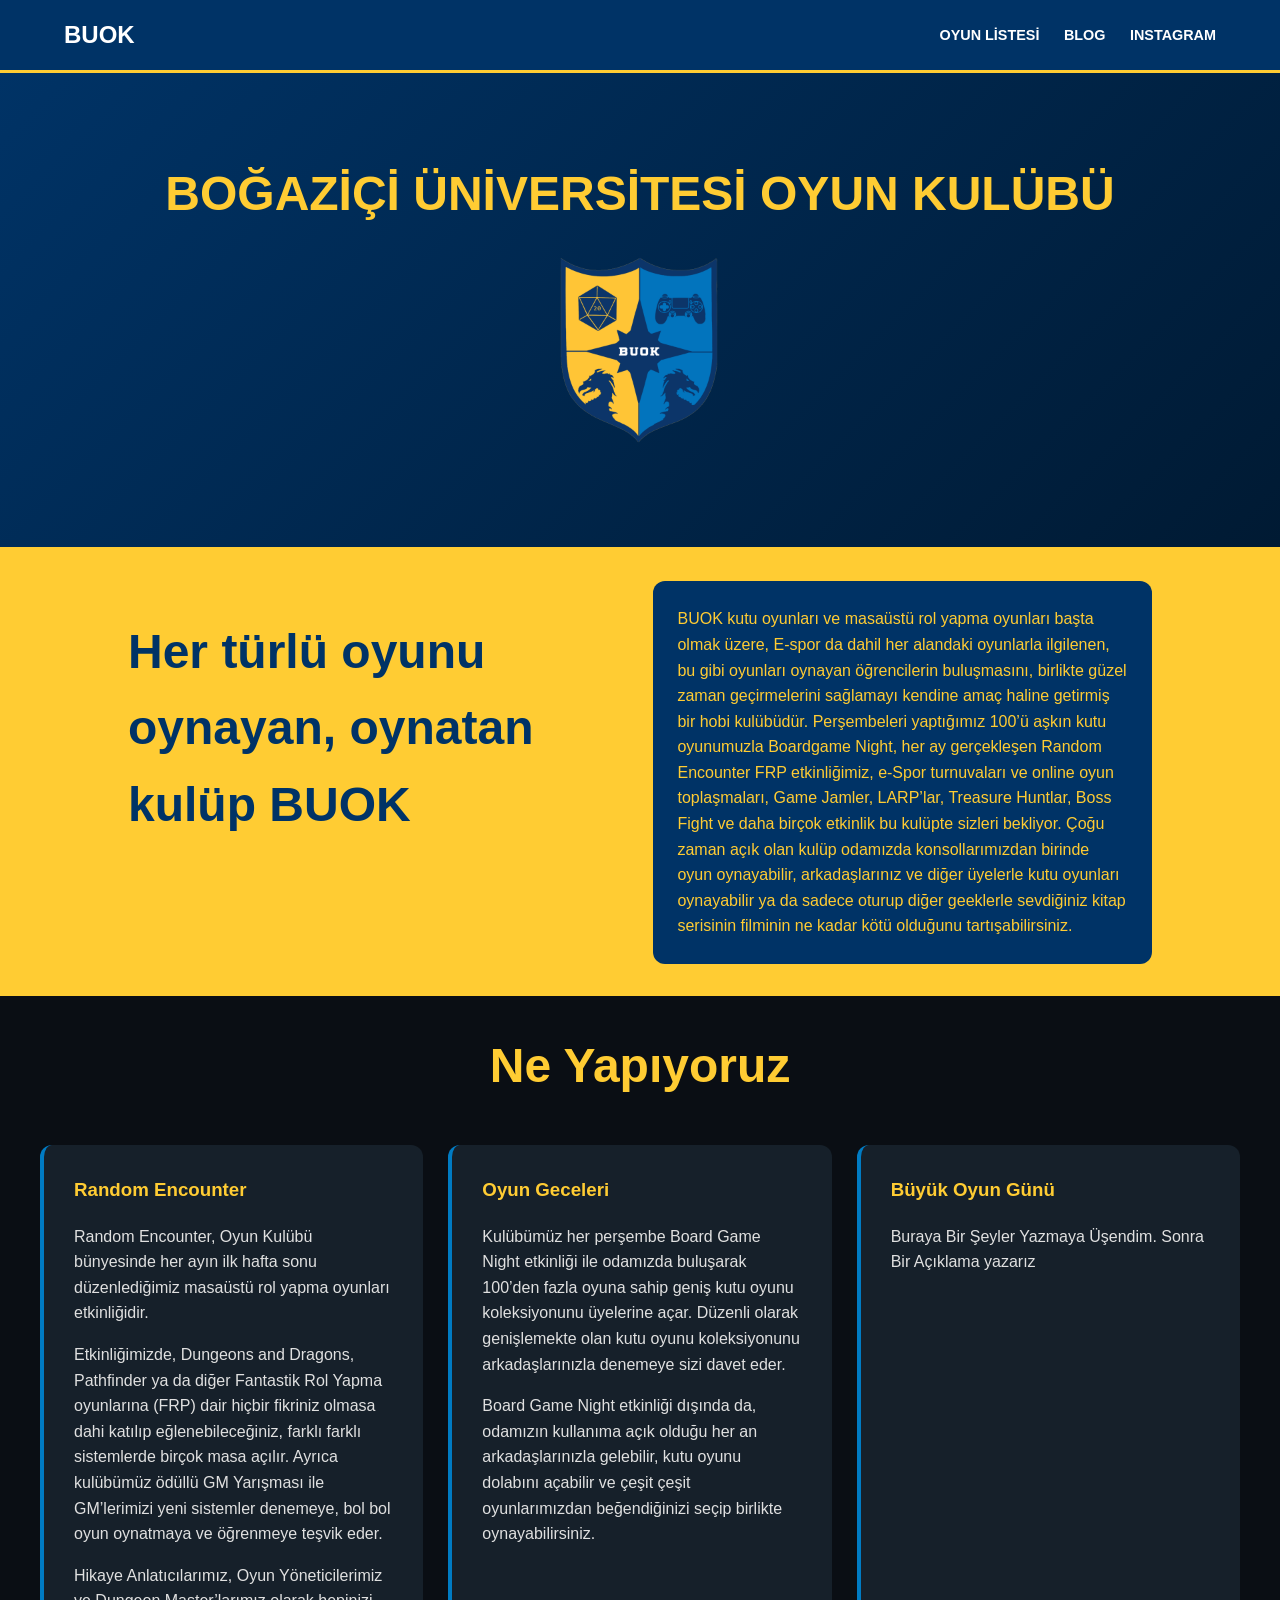
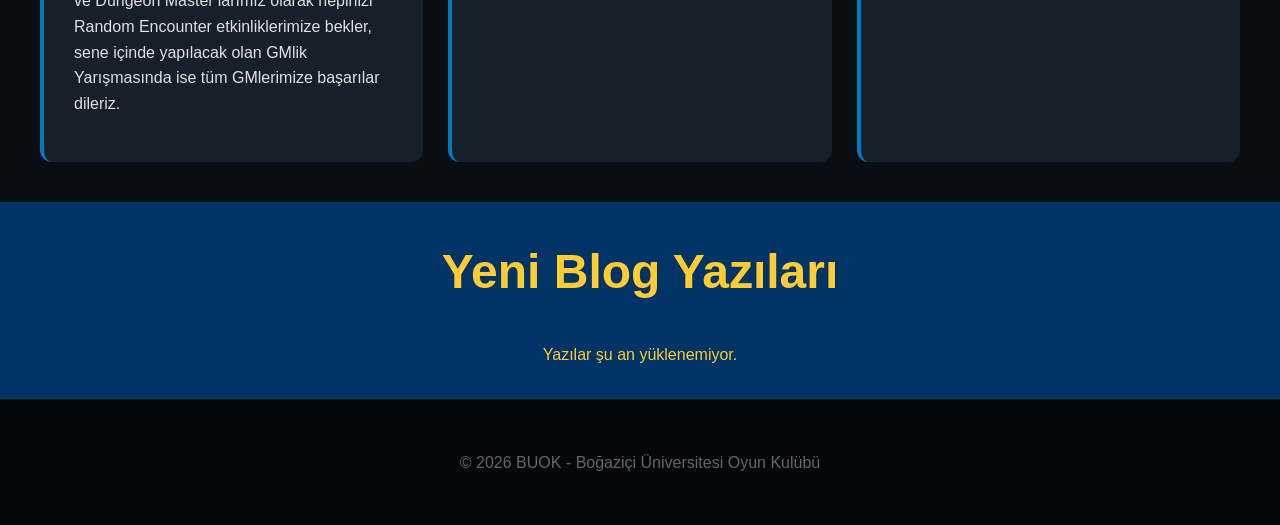
==== commit f9ff2547: "Update index.html" ====
--- a/index.html
+++ b/index.html
@@ -3,414 +3,399 @@
 <head>
     <meta charset="UTF-8">
     <meta name="viewport" content="width=device-width, initial-scale=1.0">
-    <link href="https://cdn.quilljs.com/1.3.6/quill.snow.css" rel="stylesheet">
-    <script src="https://cdn.quilljs.com/1.3.6/quill.min.js"></script>
-    <title>BUOK Admin | Advanced Event Manager</title>
+    <title>BUOK | Boğaziçi Game Society</title>
     <style>
         :root {
-            --deep-navy: #003366; --gold: #FFCC33; --bright-blue: #007BC3;
-            --bg-dark: #0a0e14; --card-bg: #16202a; --text-light: #e0e0e0;
-        }
-        body { font-family: 'Segoe UI', sans-serif; background: var(--bg-dark); color: var(--text-light); margin: 0; padding-bottom: 50px; }
-        nav { background: var(--deep-navy); padding: 1rem 5%; border-bottom: 3px solid var(--gold); display: flex; justify-content: space-between; }
-        .container { max-width: 1000px; margin: 40px auto; padding: 0 20px; }
-        .admin-card { background: var(--card-bg); padding: 25px; border-radius: 12px; border-left: 4px solid var(--bright-blue); margin-bottom: 25px; }
+            --deep-navy: #003366;   /* Logo Border/Star */
+            --gold: #FFCC33;        /* Logo Yellow */
+            --bright-blue: #007BC3; /* Logo Blue */
+            --bg-dark: #0a0e14;     /* Deep Dark background */
+            --card-bg: #16202a;     /* Slightly lighter dark for cards */
+            --text-light: #e0e0e0;
+        }
+
+        /*Gövde ile ilgili default ayarlar*/
+        body { 
+            font-family: 'Segoe UI', Roboto, Helvetica, Arial, sans-serif;
+            background-color: var(--bg-dark);
+            color: var(--text-light);
+            margin: 0;
+            line-height: 1.6;
+        }
+
+        /*Navigasyon*/
+        nav {
+            background: var(--deep-navy);
+            padding: 1rem 5%;
+            position: sticky;
+            display: flex;
+            justify-content: space-between;
+            align-items: center;
+            border-bottom: 3px solid var(--gold);
+            top: 0;
+            z-index: 1000;
+        }
+
+        .nav-links a {
+            margin-left: 20px;
+            text-decoration: none;
+            color: white; /*Bunun rengi altın rengine de değiştirebiliriz*/
+            font-weight: bold;
+            font-size: 0.9rem;
+            transition: var(--gold) 0.3s ease; /*İmleç linke geldiğinde rengi değişsin*/
+        }
+
+        /*Renk değişimindeki renk (neden transition'da yapamadığımı ben de bilmiyorum)*/
+        a:hover { color: var(--gold)}
+
+        /*Bütün titlelar merkeze eşlenmiş olması lazım*/
+        .title {text-align: center}
+
+        h1 { color: var(--gold); font-size: 3rem; margin-bottom: 0; }
+
+        /*BUOK logosunun linki navigasyondaki diğer linklerden farklı bir tasarımı var*/
+        .logo-link {
+            text-decoration: none; 
+            color: white; 
+            transition: color 0.3s ease;
+            display: inline-block;
+        }
+
+        /*Hakkımızda Kısmı*/
+        .hakkimizda {
+            background-color: var(--gold);
+            color: var(--deep-navy);
+            display: grid;
+            grid-template-columns: repeat(auto-fit, minmax(300px, 1fr));
+            gap: 25px;
+            padding: 2rem 10%;
+        }
+
+        /*Ne Yapıyoruz Kısmı*/
+        .neyapiyoruz {
+            max-width: 1200px;
+            margin: 40px auto;
+            display: grid;
+            grid-template-columns: repeat(auto-fit, minmax(300px, 1fr));
+            gap: 25px;
+            padding: 0 20px;
+        }
+
+        /*Ne Yapıyoruz ve Blog kısmındaki kartların tasarımı*/
+        .card {
+            background: var(--card-bg);
+            padding: 30px;
+            border-radius: 12px;
+            border-left: 4px solid var(--bright-blue);
+            transition: all 0.3s ease;
+        }
+
+        /*İmleç Kartların üstüne geldiği zaman hareketi*/
+        .card:hover {
+            transform: translateY(-10px);
+            border-left: 4px solid var(--gold);
+            box-shadow: 0 10px 30px rgba(0,0,0,0.5);
+        }
+
+        /*Kartın içindeki h3'ler yukarıda ve altın renginde olsun*/
+        .card h3 { color: var(--gold); margin-top: 0; }
+
+        /*Blogtaki kartlar, diğer kartlardan farklı arkaplana ve birbirleri arasında daha az mesafeye ihtiyacı var*/
+        /*Buna sol sınırının renkli olmasına pek gerek olmadığını düşündüm ama buradan eklenebilir.*/
+        .blog > .card{
+            background: var(--bright-blue);
+            border-left: none;
+            margin: 30px;
+        }
+
+        /*Standart olarak kabul ettiğim buton Kayıt kısmında yer alan gibi düşündüm*/
+        /*Sonra onda da oynamalar yaptım ama kodu çok eşelemek istemediğim için duruyor*/
+        .btn {
+            display: inline-block;
+            margin-top: 20px;
+            padding: 12px 25px;
+            background: var(--bright-blue);
+            color: white;
+            border-radius: 5px;
+            text-decoration: none;
+            font-weight: bold;
+            transition: background 0.3s;
+        }
+
+        .btn:hover { background: #005f96; }
+
+        .blog > .btn:hover {background: var(--gold);}
         
-        .form-grid { display: grid; grid-template-columns: 1fr 1fr; gap: 15px; margin-bottom: 15px; }
-        label { display: block; margin-bottom: 5px; color: var(--gold); font-size: 0.8rem; font-weight: bold; }
-        input, textarea, select { width: 100%; padding: 10px; background: #0a0e14; border: 1px solid #333; color: white; border-radius: 5px; box-sizing: border-box; }
-        
-        .btn { background: var(--bright-blue); color: white; padding: 10px 18px; border: none; border-radius: 5px; cursor: pointer; font-weight: bold; transition: 0.3s; }
-        .btn:hover { opacity: 0.8; }
-        .btn-gold { background: var(--gold); color: var(--deep-navy); margin-top: 10px;}
-        .btn-danger { background: #b30000; }
-
-        .group-entry { background: #1c2a38; padding: 15px; border-radius: 8px; margin-top: 10px; border-left: 3px solid var(--gold); }
-        .player-row { font-size: 0.85rem; padding: 5px; border-bottom: 1px solid #333; }
-        
-        #login-state, #dashboard-state { display: none; }
-
-        #loading-overlay {
-            position: fixed;
-            top: 0;
-            left: 0;
-            width: 100%;
-            height: 100%;
-            background: rgba(10, 14, 20, 0.5); 
+        /*Fotoğraf Albümünden Örnekler*/
+        .photo-album{
+            background-color: var(--deep-navy);
             display: flex;
-            flex-direction: column;
+            flex-wrap: wrap;
             justify-content: center;
-            align-items: center;
-            z-index: 9999;
-            display: none;
-        }
-
-        .spinner {
-            width: 50px;
-            height: 50px;
-            border: 5px solid var(--deep-navy);
-            border-top: 5px solid var(--gold);
-            border-radius: 50%;
-            animation: spin 1s linear infinite;
-            margin-bottom: 15px;
-        }
-
-        @keyframes spin {
-            0% { transform: rotate(0deg); }
-            100% { transform: rotate(360deg); }
-        }
-
-        .loading-text {
-            color: var(--gold);
-            font-weight: bold;
-            font-size: 1.1rem;
-            letter-spacing: 1px;
-        }
+        }
+
+        footer {
+            text-align: center;
+            padding: 50px;
+            background: #05070a;
+            color: #666;
+            border-top: 1px solid #1a1a1a;
+        }
+
+        @media screen and (max-width: 768px) {
+            .hakkimizda > h1 {
+                text-align: center;
+            }
+}
     </style>
 </head>
 <body>
-    <div id="loading-overlay">
-        <div class="spinner"></div>
-        <div class="loading-text">GOOGLE SHEETS'DEN VERİLER ÇEKİLİYOR...</div>
-    </div>
 
 <nav>
-    <div style="font-weight: 900; color: white;">BUOK ADMIN PANEL</div>
-    <div id="nav-actions"></div>
+    <div class="logo-container" style = "display: flex; align-items: center;">
+        <span style="font-size: 1.5rem; font-weight: 900;"><a href="index.html" class="logo-link">BUOK</a></span>
+    </div>
+    <div class="nav-links">
+        <a href="https://boardgamegeek.com/collection/user/BUOK">OYUN LİSTESİ</a>
+        <a href="blog.html">BLOG</a>
+        <a href="https://www.instagram.com/boun_buok/">INSTAGRAM</a>
+    </div>
 </nav>
 
-<div class="container">
-    <div id="login-state">
-        <div class="admin-card" style="text-align: center;">
-            <h2>Yönetici Girişi</h2>
-            <input type="text" id="admin-user" placeholder="Kullanıcı Adı" style="margin-bottom:10px">
-            <input type="password" id="admin-pass" placeholder="Şifre" style="margin-bottom:10px">
-            <button class="btn btn-gold" onclick="attemptLogin()">Giriş</button>
+<!--Etkinlik Kayıt Kısmı-->
+<!--Burayı sonradan yapmıştım o yüzden style'lar böyle görünüyor.-->
+<!--Biraz kötü görünüyor olabilir, kusuruma bakmayın-->
+<header id="registration-section" style="background-color: var(--card-bg); padding: 2rem 5%; border-bottom: 3px solid var(--bright-blue); display: none;">
+    <h2 style="color: var(--gold); text-align: center; margin-top: 0;">Etkinlik Kayıt Formu</h2>
+    
+    <div id="event-selector-container" style="max-width: 600px; margin: 0 auto 20px;">
+        <label><strong>Etkinlik Seçin:</strong></label>
+        <select id="event-select" onchange="updateGroupOptions()" style="width:100%; padding:10px; border-radius:5px; background:#0a0e14; color:white; border:1px solid var(--gold);"></select>
+    </div>
+
+    <div id="registration-form" style="max-width: 600px; margin: 0 auto; display: grid; gap: 15px;">
+        <div>
+            <label><strong>Masa / Grup Seçin:</strong></label>
+            <select id="group-select" onchange="showGroupDescription()" style="width:100%; padding:10px; border-radius:5px; background:#0a0e14; color:white; border:1px solid var(--gold);"></select>
         </div>
-    </div>
-
-    <div id="dashboard-state">
-        <div class="admin-card">
-            <h2>1. Etkinlik Ekle/Düzenle</h2>
-            <div class="form-grid">
-                <div>
-                    <label>Etkinlik Adı</label>
-                    <input type="text" id="ev-name" placeholder="Örn: Random Encounter #5">
-                </div>
-                <div>
-                    <label>Tarih</label>
-                    <input type="date" id="ev-date">
-                </div>
-            </div>
-            <button class="btn" onclick="saveEvent()">Etkinliği Kaydet</button>
+
+        <div id="group-desc-box" style="display: none;">
+            <strong>Oyun Açıklaması:</strong>
+            <p id="group-desc-text" style="font-size: 0.9rem; padding: 10px; margin-top: 5px; color: #e0e0e0; background-color: var(--bg-dark); border-radius: 5px; border:1px solid var(--gold)"></p>
         </div>
 
-        <h2>2. Mevcut Etkinlikler ve Gruplar</h2>
-        <div id="event-list"></div>
-
-        <div class="admin-card">
-        <h2>3. Blog Yazısı Ekle</h2>
-            <div class="form-grid">
-                <div>
-                    <label>Başlık</label>
-                    <input type="text" id="blog-title" placeholder="Yazı Başlığı">
-                </div>
-                <div>
-                    <label>Yazar</label>
-                    <input type="text" id="blog-author" placeholder="Yazar">
-                </div>
-            </div>
-            <label>Özet (Kartta görünecek kısa metin)</label>
-            <textarea id="blog-summary" rows="2" style="margin-bottom:15px"></textarea>
+        <strong>Oyuncu Bilgileri:</strong>
+        <input type="text" id="name" placeholder="Ad Soyad" required style="padding:10px; border-radius:5px;">
+        <input type="text" id="phone" placeholder="Telefon Numarası" required style="padding:10px; border-radius:5px;">
+        <select id="entry" style="padding:10px; border-radius:5px;">
+            <option value="">Okula Giriş Yetkiniz Var mı?</option>
+            <option value="Evet">Evet (Öğrenci/Mezun)</option>
+            <option value="Hayır">Hayır (Dış Katılımcı)</option>
+        </select>
+        <textarea id="notes" placeholder="Karakter Tercihleriniz veya Notlar" style="padding:10px; border-radius:5px;"></textarea>
+        
+        <button class="btn" onclick="submitRegistration()" style="width:100%;">KAYDOL</button>
+    </div>
+</header>
+
+<script>
+    // Sunucuya sürekli erişimimiz olmayacağı için veri saklama ve değişimler Google Sheets'ten yapmayı düşünüyorum.
+    const SCRIPT_URL = "https://script.google.com/macros/s/AKfycbynNlPBLxGrKs2IEcsVzAMTJJzG9_WPa0bdIHWiG-2_xpnqlUoypH0u_wL_GFSHPwQj6A/exec";
+    let allEvents = [];
+
+    // Veriyi linkten çek
+    async function fetchEvents() {
+        try {
+            const res = await fetch(`${SCRIPT_URL}?action=getEvents`);
+            allEvents = await res.json();
             
-            <label>Tam İçerik</label>
-            <div id="editor-container" style="height: 300px; background: white; color: black; border-radius: 5px;"></div>
-            <input type="hidden" id="blog-content">
-            
-            <button class="btn btn-gold" onclick="saveBlog()">Blog Yazısını Kaydet</button>
-        </div>
-
-        <h2>4. Mevcut Blog Yazıları</h2>
-            <div id="admin-blog-list"></div>
-        </div>
-</div>
-
-<script>
-    let events = [];
-    let blogs = [];
-    const SCRIPT_URL = "https://script.google.com/macros/s/AKfycbynNlPBLxGrKs2IEcsVzAMTJJzG9_WPa0bdIHWiG-2_xpnqlUoypH0u_wL_GFSHPwQj6A/exec";
-
-    function showLoading(text) {
-        const overlay = document.getElementById('loading-overlay');
-        const textElement = document.querySelector('.loading-text');
-        if (textElement) textElement.innerText = text;
-        overlay.style.display = 'flex';
-    }
-
-    function hideLoading() {
-        document.getElementById('loading-overlay').style.display = 'none';
-    }
-
-    let quill;
-
-    document.addEventListener('DOMContentLoaded', () => {
-        quill = new Quill('#editor-container', {
-            theme: 'snow',
-            modules: {
-                toolbar: [
-                    ['bold', 'italic', 'underline'],
-                    [{ 'list': 'ordered'}, { 'list': 'bullet' }],
-                    ['link', 'clean']
-                ]
+            if (allEvents.length > 0) {
+                document.getElementById('registration-section').style.display = 'block';
+                populateEvents();
             }
-        });
-    });
-
-    async function attemptLogin() {
-        const u = document.getElementById('admin-user').value;
-        const p = document.getElementById('admin-pass').value;
+        } catch (e) { console.error("Veri yüklenemedi"); }
+    }
+
+    // Çekilen etkinlikleri  event-select üzerinden göster
+    function populateEvents() {
+        const evSelect = document.getElementById('event-select');
+        evSelect.innerHTML = allEvents.map(ev => `<option value="${ev.id}">${ev.name} (${ev.date})</option>`).join('');
+        updateGroupOptions();
+    }
+
+    // Her etkinliğin gruplarını group-select'de göster:
+    function updateGroupOptions() {
+        const evId = document.getElementById('event-select').value;
+        const event = allEvents.find(e => e.id == evId);
+        const groupSelect = document.getElementById('group-select');
         
-        showLoading("KİMLİK DOĞRULANIYOR...");
+        groupSelect.innerHTML = '<option value="">Masa Seçiniz...</option>' + 
+            event.groups.map(g => {
+                const isFull = g.players.length >= g.capacity || g.status === "DOLDU";
+                return `<option value="${g.id}" ${isFull ? 'disabled' : ''}>
+                    ${g.gname} - ${g.gm} (${g.players.length}/${g.capacity}) ${isFull ? '[DOLDU]' : ''}
+                </option>`;
+            }).join('');
+        
+        showGroupDescription();
+    }
+
+    // Her grubun açıklamasını göster
+    // Önceki selectlerden farklı olarak sadece tek bir şey göstermesi ve p şeklinde görünmesi gerekiyor
+    function showGroupDescription() {
+        const evId = document.getElementById('event-select').value;
+        const groupId = document.getElementById('group-select').value;
+        const descBox = document.getElementById('group-desc-box');
+        const descText = document.getElementById('group-desc-text');
+
+        if (!groupId) {
+            descBox.style.display = 'none';
+            return;
+        }
+
+        const event = allEvents.find(e => e.id == evId);
+        const group = event.groups.find(g => g.id === groupId);
+
+        if (group && group.description) {
+            descText.innerText = group.description;
+            descBox.style.display = 'block';
+        } else {
+            descBox.style.display = 'none';
+        }
+    }
+
+    //Yazılan her şeyi 
+    async function submitRegistration() {
+        const eventId = document.getElementById('event-select').value;
+        const groupId = document.getElementById('group-select').value;
+
+        const pName = document.getElementById('name').value;
+        const pPhone = document.getElementById('phone').value;
+        const pEntry = document.getElementById('entry').value;
+        const pChoices = document.getElementById('notes').value;
+
+        // Validation
+        if(!pName || !pPhone || !groupId) {
+            alert("Lütfen tüm zorunlu alanları doldurun.");
+            return;
+        }
+
+        const playerData = {
+            name: pName,
+            phone: pPhone,
+            entry: pEntry,
+            notes: pChoices 
+        };
+
+        if(!confirm("Kaydolmak istediğinize emin misiniz?")) return;
+
         try {
             const response = await fetch(SCRIPT_URL, {
                 method: "POST",
-                body: JSON.stringify({ 
-                    action: "login", 
-                    username: u, 
-                    password: p 
+                headers: {
+                    "Content-Type": "text/plain;charset=utf-8",
+                },
+                body: JSON.stringify({
+                    action: "registerPlayer",
+                    eventId: eventId,
+                    groupId: groupId,
+                    playerData: playerData
                 })
             });
+
+            // Google Apps Script POST isteklerinde redirect yaptığı için
+            // yanıt bazen doğrudan JSON olmayabilir.
             const result = await response.json();
 
             if (result.success) {
-                sessionStorage.setItem('buok_auth', 'true');
-                checkAuth();
+                alert("Başarıyla kaydoldunuz!");
+                location.reload();
             } else {
-                alert("Hatalı kullanıcı adı veya şifre!");
+                alert("Hata: " + result.message);
             }
+        } catch (e) { // Sürekli CORS engeli ile karşılaştığım için böyle bir şey eklendim. Belki bunu kaldırabilirim.
+            console.error("Detaylı Hata:", e);
+            alert("Bağlantı hatası veya CORS engeli oluştu. Lütfen Google Script ayarlarını kontrol edin.");
+        }
+    }
+
+    // Normalde burası Blog kısmının altında olacaktı ama veri çekmeyi aynı anda yapması için bu fonksiyonu buraya ekledim.
+    async function fetchLatestBlogs() {
+        try {
+            const res = await fetch(`${SCRIPT_URL}?action=getBlogs`);
+            const blogs = await res.json();
+            
+            //En son 3 blog. İstenirse sayısı arttırılır.
+            const latestBlogs = blogs.slice(-3).reverse(); 
+
+            const container = document.getElementById('latest-blog-container');
+            
+            if (latestBlogs.length === 0) {
+                container.innerHTML = '<p style="text-align: center; color: var(--gold);">Henüz yayınlanmış bir yazı bulunmuyor.</p>';
+                return;
+            }
+
+            container.innerHTML = latestBlogs.map(blog => `
+                <div class="card" style="background: var(--bright-blue); border-left: none; margin: 10px; display: flex; flex-direction: column;">
+                    <h3 style="color: white;">${blog.title}</h3>
+                    <h4 style="color: var(--gold); margin-top: 0;">${blog.author} - ${blog.date}</h4>
+                    <p style="color: white; margin-top: 0; flex-grow: 1;">${blog.summary}</p>
+                    <a href="blog_page.html?id=${blog.id}" class="btn" style="background: var(--deep-navy); align-self: flex-start;">DEVAMINI OKU</a>
+                </div>
+            `).join('');
         } catch (e) {
-            console.error(e);
-            alert("Giriş hatası.");
-        } finally {
-            hideLoading();
-        }
-    }
-
-    function checkAuth() {
-        const isAuth = sessionStorage.getItem('buok_auth') === 'true';
-        document.getElementById('login-state').style.display = isAuth ? 'none' : 'block';
-        document.getElementById('dashboard-state').style.display = isAuth ? 'block' : 'none';
-        if (isAuth) loadData();
-    }
-
-    async function loadData() {
-        showLoading("VERİLER ÇEKİLİYOR...");
-        try {
-            const evRes = await fetch(`${SCRIPT_URL}?action=getEvents`);
-            if (evRes.ok) events = await evRes.json();
-
-            const blogRes = await fetch(`${SCRIPT_URL}?action=getBlogs`);
-            if (blogRes.ok) blogs = await blogRes.json();
-
-            renderAll();
-        } catch (e) {
-            console.error(e);
-            alert("Veriler çekilemedi.");
-        } finally {
-            hideLoading();
-        }
-    }
-
-    async function sync(type = 'all') {
-        showLoading("BULUTA KAYDEDİLİYOR...");
-        
-        try {
-            if (type === 'events' || type === 'all') {
-                events.forEach(ev => {
-                    ev.groups.forEach(g => {
-                        g.status = (g.players && g.players.length >= g.capacity) ? "DOLDU" : "Aktif";
-                    });
-                });
-
-                await fetch(SCRIPT_URL, {
-                    method: "POST",
-                    body: JSON.stringify({ action: "updateEvents", data: events })
-                });
-            }
-
-            if (type === 'blogs' || type === 'all') {
-                await fetch(SCRIPT_URL, {
-                    method: "POST",
-                    body: JSON.stringify({ action: "updateBlogs", data: blogs })
-                });
-            }
-
-            renderAll();
-            alert("Değişiklikler kaydedildi!");
-        } catch (e) {
-            console.error(e);
-            alert("Kaydetme işlemi başarısız.");
-        } finally {
-            hideLoading();
-        }
-    }
-
-    function renderAll() {
-        renderEvents();
-        renderBlogs();
-    }
-
-    function renderEvents() {
-        const container = document.getElementById('event-list');
-        container.innerHTML = '';
-
-        if (events.length === 0) {
-            container.innerHTML = `
-                <div class="admin-card" style="text-align: center; border-left-color: #b30000;">
-                    <h3 style="color: #b30000;">ETKİNLİK YOK</h3>
-                    <p>Henüz bir etkinlik oluşturulmadı. Yukarıdaki formdan yeni bir etkinlik ekleyebilirsiniz.</p>
-                </div>
-            `;
-            return;
-        }
-
-        events.forEach((ev, evIdx) => {
-            const evCard = document.createElement('div');
-            evCard.className = 'admin-card';
-            evCard.style.borderLeftColor = 'var(--gold)';
-            evCard.innerHTML = `
-                <div style="display:flex; justify-content:space-between; align-items:center;">
-                    <h3>${ev.name} <small>(${ev.date})</small></h3>
-                    <button class="btn btn-danger" onclick="deleteEvent(${evIdx})">Sil</button>
-                </div>
-                <div id="groups-${evIdx}"></div>
-                <div class="group-entry" style="border-left-color: var(--bright-blue); margin-top:20px;">
-                    <label>Yeni Grup Ekle</label>
-                    <div class="form-grid">
-                        <input type="text" id="gname-${evIdx}" placeholder="Masa Adı">
-                        <input type="text" id="gm-${evIdx}" placeholder="GM Adı">
-                        <input type="text" id="phone-${evIdx}" placeholder="GM Telefon">
-                        <input type="number" id="cap-${evIdx}" placeholder="Kapasite">
-                    </div>
-                    <textarea id="desc-${evIdx}" placeholder="Oyun Açıklaması" rows="2" style="margin-bottom:10px"></textarea>
-                    <button class="btn btn-gold" onclick="addGroup(${evIdx})">+ Grubu Kaydet</button>
-                </div>
-            `;
-            container.appendChild(evCard);
-            renderGroups(evIdx);
-        });
-    }
-
-    function renderGroups(evIdx) {
-        const groupList = document.getElementById(`groups-${evIdx}`);
-        groupList.innerHTML = '';
-        events[evIdx].groups.forEach((g, gIdx) => {
-            const gDiv = document.createElement('div');
-            gDiv.className = 'group-entry';
-            
-            const playerDetails = g.players.map(p => `
-                <div class="player-row" style="border-bottom: 1px solid #444; padding: 5px 0;">
-                    <span style="color: var(--gold)">${p.name}</span> | 
-                    <span>${p.phone || 'No Phone'}</span> | 
-                    <span>Okula Girebiliyor Mu: ${p.entry || 'Bilgi Yok'}</span> | 
-                    <small style="font-style: italic; color: #bbb;">${p.notes || 'No Note'}</small>
-                </div>
-            `).join('') || '<div class="player-row">Henüz kimse yok</div>';
-
-            gDiv.innerHTML = `
-                <br><strong>${g.gname}</strong> [${g.status}]
-                <br>GM: ${g.gm} | Kapasite: ${g.capacity}
-                <div style="background:#0a0e14; padding:10px; margin-top:5px; border-radius:5px; font-size:0.8rem;">
-                    <strong>Oyuncu Detayları:</strong>
-                    ${playerDetails}
-                </div>
-                <button class="btn btn-danger" style="margin-top:5px; font-size:0.7rem;" onclick="deleteGroup(${evIdx}, ${gIdx})">Grubu Sil</button>
-            `;
-            groupList.appendChild(gDiv);
-        });
-    }
-
-    function renderBlogs() {
-        const container = document.getElementById('admin-blog-list');
-        container.innerHTML = '';
-        blogs.forEach((blog, idx) => {
-            const card = document.createElement('div');
-            card.className = 'admin-card';
-            card.innerHTML = `
-                <div style="display:flex; justify-content:space-between; align-items:center;">
-                    <div>
-                        <strong style="color:var(--gold)">${blog.title}</strong><br>
-                        <small>${blog.author} | ${blog.date}</small>
-                    </div>
-                    <button class="btn btn-danger" onclick="deleteBlog(${idx})">Sil</button>
-                </div>
-            `;
-            container.appendChild(card);
-        });
-    }
-
-    function saveBlog() {
-        const title = document.getElementById('blog-title').value;
-        const author = document.getElementById('blog-author').value;
-        const summary = document.getElementById('blog-summary').value;
-        
-        const content = quill.root.innerHTML; 
-        
-        if(!title || content === '<p><br></p>') return alert("Başlık ve içerik zorunludur.");
-
-        const newBlog = {
-            id: Date.now(),
-            title,
-            author,
-            summary,
-            content,
-            date: new Date().toLocaleDateString('tr-TR'),
-            published: true 
-        };
-
-        blogs.push(newBlog);
-        sync('blogs');
-        
-        document.getElementById('blog-title').value = '';
-        document.getElementById('blog-author').value = '';
-        document.getElementById('blog-summary').value = '';
-        quill.setContents([]);
-    }
-
-    function deleteBlog(idx) {
-        if(confirm("Bu blog yazısını silmek istediğinize emin misiniz?")) {
-            blogs.splice(idx, 1);
-            sync('blogs');
-        }
-    }
-
-    function saveEvent() {
-        const name = document.getElementById('ev-name').value;
-        const date = document.getElementById('ev-date').value;
-        if(!name || !date) return alert("İsim ve tarih zorunludur.");
-        events.push({ id: Date.now(), name, date, groups: [], published: true });
-        sync('events');
-    }
-
-    function addGroup(evIdx) {
-        const newGroup = {
-            id: 'g' + Date.now(),
-            gname: document.getElementById(`gname-${evIdx}`).value,
-            gm: document.getElementById(`gm-${evIdx}`).value,
-            gm_phone: document.getElementById(`phone-${evIdx}`).value,
-            capacity: parseInt(document.getElementById(`cap-${evIdx}`).value) || 0,
-            status: "Aktif",
-            description: document.getElementById(`desc-${evIdx}`).value,
-            players: []
-        };
-        events[evIdx].groups.push(newGroup);
-        sync('events');
-    }
-
-    function deleteEvent(idx) { if(confirm("Silmek istiyor musunuz?")) { events.splice(idx, 1); sync('events'); } }
-    function deleteGroup(evIdx, gIdx) { events[evIdx].groups.splice(gIdx, 1); sync('events'); }
-
-    window.onload = checkAuth;
+            console.error("Bloglar yüklenirken hata oluştu:", e);
+            document.getElementById('latest-blog-container').innerHTML = '<p style="text-align: center; color: var(--gold);">Yazılar şu an yüklenemiyor.</p>';
+        }
+    }
+
+    window.onload = () => {
+        fetchEvents();     
+        fetchLatestBlogs();
+    };
 </script>
+
+<div class="welcome" style="background: linear-gradient(135deg, var(--deep-navy) 0%, #001a33 100%); padding: 50px 5%; border-bottom: 2px solid var(--gold);">
+    <h1 class="title">BOĞAZİÇİ ÜNİVERSİTESİ OYUN KULÜBÜ</h1>
+    <img src="buokneo.png" style="display: block; max-width: 200px; margin-left: auto; margin-right: auto; padding-top: 15px; padding-bottom: 50px;">
+</div>
+
+<!--Buranın dar ekranlarda görünüşünü beğenmediğim. Belki değiştirilmesi gerekebilir.-->
+<div class="hakkimizda">
+    <div><h1 style="color: var(--deep-navy);">Her türlü oyunu oynayan, oynatan kulüp BUOK</h1></div>
+    <div style="background-color: var(--deep-navy); color: var(--gold); padding: 5%; border-radius: 12px;">BUOK kutu oyunları ve masaüstü rol yapma oyunları başta olmak üzere, E-spor da dahil her alandaki oyunlarla ilgilenen, bu gibi oyunları oynayan öğrencilerin buluşmasını, birlikte güzel zaman geçirmelerini sağlamayı kendine amaç haline getirmiş bir hobi kulübüdür. Perşembeleri yaptığımız 100’ü aşkın kutu oyunumuzla Boardgame Night, her ay gerçekleşen Random Encounter FRP etkinliğimiz, e-Spor turnuvaları ve online oyun toplaşmaları, Game Jamler, LARP’lar, Treasure Huntlar, Boss Fight ve daha birçok etkinlik bu kulüpte sizleri bekliyor. Çoğu zaman açık olan kulüp odamızda konsollarımızdan birinde oyun oynayabilir, arkadaşlarınız ve diğer üyelerle kutu oyunları oynayabilir ya da sadece oturup diğer geeklerle sevdiğiniz kitap serisinin filminin ne kadar kötü olduğunu tartışabilirsiniz. </div>
+</div>
+
+<!--Tabii ki daha fazla etkinliğimiz ve daha uygun açıklamalarımız olacaktır.-->
+<h1 class="title">Ne Yapıyoruz</h1>
+<div class="neyapiyoruz">
+    <div class="card">
+        <h3>Random Encounter</h3>
+        <p>Random Encounter, Oyun Kulübü bünyesinde her ayın ilk hafta sonu düzenlediğimiz masaüstü rol yapma oyunları etkinliğidir.
+        <p>Etkinliğimizde, Dungeons and Dragons, Pathfinder ya da diğer Fantastik Rol Yapma oyunlarına (FRP) dair hiçbir fikriniz olmasa dahi katılıp eğlenebileceğiniz, farklı farklı sistemlerde birçok masa açılır. Ayrıca kulübümüz ödüllü GM Yarışması ile GM’lerimizi yeni sistemler denemeye, bol bol oyun oynatmaya ve öğrenmeye teşvik eder.</p>
+        <p>Hikaye Anlatıcılarımız, Oyun Yöneticilerimiz ve Dungeon Master’larımız olarak hepinizi Random Encounter etkinliklerimize bekler, sene içinde yapılacak olan GMlik Yarışmasında ise tüm GMlerimize başarılar dileriz.</p>
+    </div>
+
+    <div class="card">
+        <h3>Oyun Geceleri</h3>
+        <p>Kulübümüz her perşembe Board Game Night etkinliği ile odamızda buluşarak 100’den fazla oyuna sahip geniş kutu oyunu koleksiyonunu üyelerine açar. Düzenli olarak genişlemekte olan kutu oyunu koleksiyonunu arkadaşlarınızla denemeye sizi davet eder.</p>
+        <p>Board Game Night etkinliği dışında da, odamızın kullanıma açık olduğu her an arkadaşlarınızla gelebilir, kutu oyunu dolabını açabilir ve çeşit çeşit oyunlarımızdan beğendiğinizi seçip birlikte oynayabilirsiniz.</p>
+    </div>
+
+    <div class="card">
+        <h3>Büyük Oyun Günü</h3>
+        <p>Buraya Bir Şeyler Yazmaya Üşendim. Sonra Bir Açıklama yazarız</p>
+    </div>
+</div>
+
+<h1 class="title" style="margin-top: 25px; padding-top: 2.5%; background-color: var(--deep-navy); color: var(--gold)">Yeni Blog Yazıları</h1>
+<div class="blog" id="latest-blog-container" style="background: var(--deep-navy); margin-top: 0px; padding: 15px; display: grid; grid-template-columns: repeat(auto-fit, minmax(300px, 1fr)); gap: 20px;">
+    <p style="text-align: center; color: var(--gold);">Blog yazıları yükleniyor...</p>
+</div>
+
+<footer>
+    © 2026 BUOK - Boğaziçi Üniversitesi Oyun Kulübü
+</footer>
+
 </body>
 </html>
